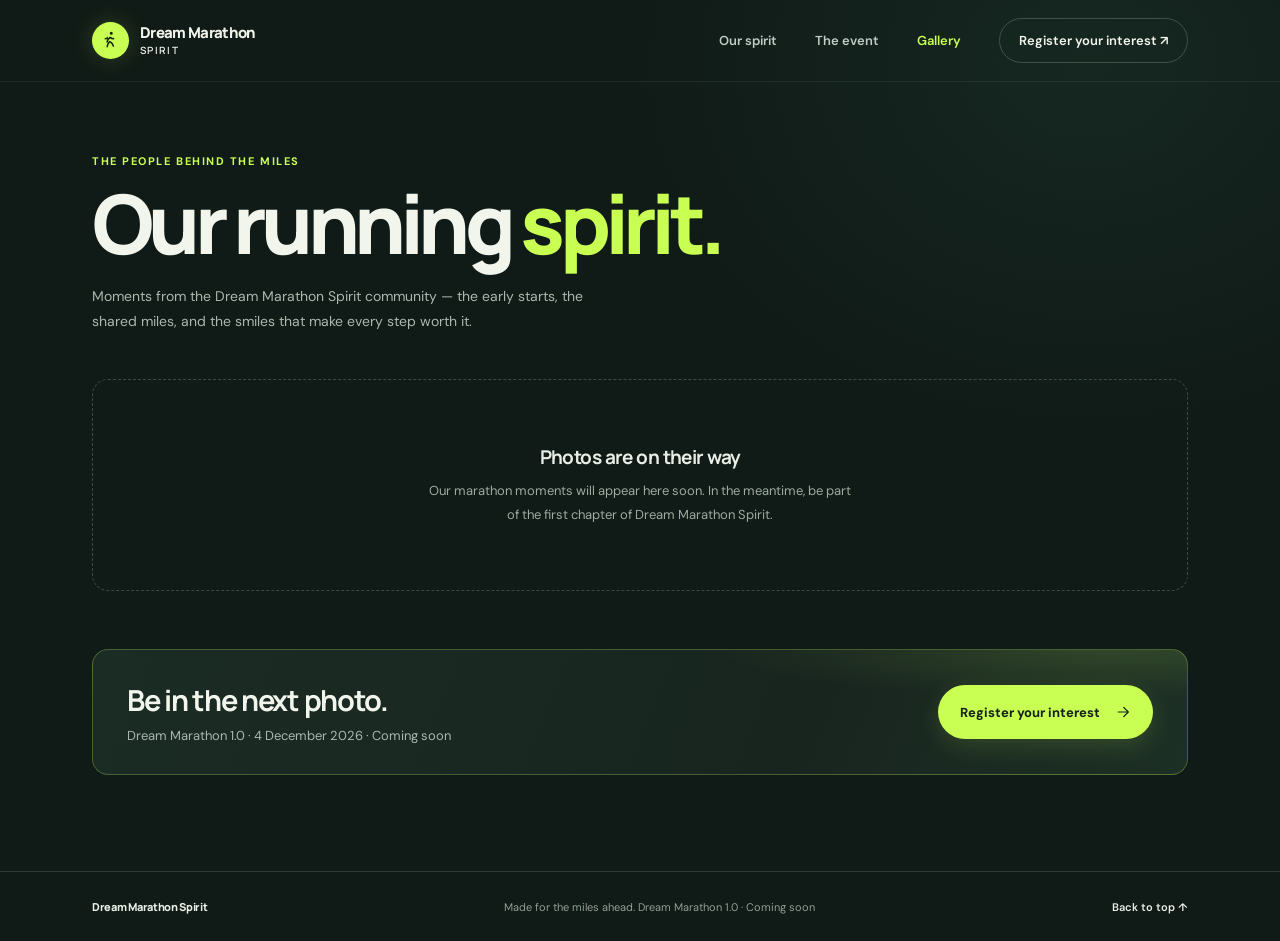
==== gallery.html @ a12da816 "Add gallery page and marathon countdown" ====
<!doctype html>
<html lang="en">
<head>
  <meta charset="utf-8">
  <meta name="viewport" content="width=device-width, initial-scale=1">
  <meta name="theme-color" content="#101a17">
  <meta name="description" content="Photos and moments from the Dream Marathon Spirit community. Dream Marathon 1.0 is coming on 4 December 2026.">
  <title>Gallery — Dream Marathon Spirit</title>
  <link rel="preconnect" href="https://fonts.googleapis.com">
  <link rel="preconnect" href="https://fonts.gstatic.com" crossorigin>
  <link href="https://fonts.googleapis.com/css2?family=DM+Sans:wght@400;500;600;700&family=Manrope:wght@400;500;600;700;800&display=swap" rel="stylesheet">
  <link rel="stylesheet" href="gallery.css">
</head>
<body>
  <div class="page-shell">
    <header class="site-header" id="top">
      <a class="brand" href="index.html" aria-label="Dream Marathon Spirit home">
        <span class="brand-mark" aria-hidden="true">
          <svg viewBox="0 0 24 24" fill="none"><path d="M13.1 4.2a2.1 2.1 0 1 0 0-4.2 2.1 2.1 0 0 0 0 4.2ZM8.5 9.4l2.8-2.7 3.2 1.7 2.7.3-.2 2-3.4-.4-2.1-1.1-2.1 2.2-1.3 3.7-2-.7 1.4-4.2 1-1.1-1.6 1.1-2.7.3-.2-2 2.4-.3 2.1-1.8Zm4.3 3.9 2.3 2.3 2.2 4.4-1.8.9-2-4-2.3-2.2-1.8 2.8-1.2 4.2-1.9-.6 1.2-4.6 2.8-4.2 2.5 1Z" fill="currentColor" transform="translate(2 2) scale(.83)"/></svg>
        </span>
        <span class="brand-name"><span>Dream Marathon</span><span>Spirit</span></span>
      </a>
      <button class="menu-toggle" type="button" aria-label="Open navigation" aria-expanded="false" aria-controls="main-navigation">
        <svg viewBox="0 0 24 24" fill="none" stroke="currentColor" stroke-width="1.8" stroke-linecap="round"><path d="M4 7h16M4 12h16M4 17h16"/></svg>
      </button>
      <nav class="nav-links" id="main-navigation" aria-label="Main navigation">
        <a href="index.html#spirit">Our spirit</a>
        <a href="index.html#event">The event</a>
        <a class="is-active" href="gallery.html" aria-current="page">Gallery</a>
        <a class="nav-cta" href="https://forms.gle/8o8HJQmVtt72QehG7" target="_blank" rel="noopener noreferrer">Register your interest <span aria-hidden="true">↗</span></a>
      </nav>
    </header>

    <main class="gallery-main">
      <header class="gallery-head">
        <p class="section-kicker">The people behind the miles</p>
        <h1>Our running <em>spirit.</em></h1>
        <p class="gallery-intro">Moments from the Dream Marathon Spirit community — the early starts, the shared miles, and the smiles that make every step worth it.</p>
        <p class="gallery-meta" data-gallery-count hidden></p>
      </header>

      <div class="gallery-grid" data-gallery-grid></div>

      <div class="gallery-empty" data-gallery-empty>
        <strong>Photos are on their way</strong>
        <p>Our marathon moments will appear here soon. In the meantime, be part of the first chapter of Dream Marathon Spirit.</p>
      </div>

      <section class="gallery-cta" aria-labelledby="gallery-cta-title">
        <div>
          <h2 id="gallery-cta-title">Be in the next photo.</h2>
          <p>Dream Marathon 1.0 · 4 December 2026 · Coming soon</p>
        </div>
        <a class="button" href="https://forms.gle/8o8HJQmVtt72QehG7" target="_blank" rel="noopener noreferrer">
          Register your interest
          <svg viewBox="0 0 24 24" fill="none" stroke="currentColor" stroke-width="1.8" stroke-linecap="round" stroke-linejoin="round" aria-hidden="true"><path d="M5 12h14M13 5l7 7-7 7"/></svg>
        </a>
      </section>
    </main>

    <footer class="site-footer">
      <a class="footer-brand" href="index.html">Dream Marathon Spirit</a>
      <p class="footer-note">Made for the miles ahead. Dream Marathon 1.0 · Coming soon</p>
      <a class="back-top" href="#top">Back to top ↑</a>
    </footer>
  </div>
  <script src="gallery/photos.js"></script>
  <script src="script.js"></script>
</body>
</html>
---- gallery.css ----
:root {
  color-scheme: dark;
  --ink: #f1f5ec;
  --muted: #aab8ad;
  --green: #c9ff53;
  --paper: #101a17;
  --line: #2b3933;
  --font-body: "DM Sans", sans-serif;
  --font-display: "Manrope", sans-serif;
}

*, *::before, *::after { box-sizing: border-box; }
html { scroll-behavior: smooth; }
body {
  margin: 0;
  color: var(--ink);
  background:
    radial-gradient(ellipse at 85% 7%, rgba(45, 91, 70, .2), transparent 30rem),
    var(--paper);
  font-family: var(--font-body);
  -webkit-font-smoothing: antialiased;
}
a { color: inherit; }
button { font: inherit; }
img { max-width: 100%; }
[hidden] { display: none !important; }
.page-shell { width: min(1440px, 100%); margin: 0 auto; overflow: hidden; }

/* Header ---------------------------------------------------------------- */
.site-header {
  height: 82px;
  padding: 0 7.2%;
  display: flex;
  align-items: center;
  justify-content: space-between;
  position: relative;
  z-index: 5;
  border-bottom: 1px solid rgba(219, 239, 220, .08);
}
.brand {
  display: inline-flex;
  align-items: center;
  gap: 11px;
  font-family: var(--font-display);
  font-size: 15px;
  font-weight: 800;
  letter-spacing: -.045em;
  text-decoration: none;
}
.brand-mark {
  width: 37px;
  height: 37px;
  display: grid;
  place-items: center;
  color: #132018;
  background: var(--green);
  border-radius: 50%;
  box-shadow: 0 0 24px rgba(201, 255, 83, .18);
}
.brand-mark svg { width: 21px; height: 21px; }
.brand-name { display: flex; flex-direction: column; line-height: 1.1; }
.brand-name span + span {
  margin-top: 4px;
  font-size: 10px;
  font-weight: 600;
  letter-spacing: .13em;
  text-transform: uppercase;
}
.nav-links { display: flex; align-items: center; gap: 38px; }
.nav-links a {
  color: #c1cdc4;
  font-size: 13px;
  font-weight: 600;
  text-decoration: none;
  transition: color .2s ease;
}
.nav-links a:hover { color: var(--green); }
.nav-links .is-active { color: var(--green); }
.nav-links .nav-cta {
  padding: 13px 19px;
  border: 1px solid #405149;
  border-radius: 999px;
  color: var(--ink);
}
.nav-links .nav-cta:hover { border-color: var(--green); }
.menu-toggle {
  display: none;
  width: 42px;
  height: 42px;
  padding: 0;
  border: 1px solid #405149;
  border-radius: 50%;
  background: transparent;
  color: var(--ink);
  cursor: pointer;
}
.menu-toggle svg { width: 20px; height: 20px; }

/* Gallery intro --------------------------------------------------------- */
.gallery-main { padding: 72px 7.2% 96px; }
.section-kicker {
  margin: 0 0 16px;
  color: var(--green);
  font-size: 11px;
  font-weight: 700;
  letter-spacing: .14em;
  text-transform: uppercase;
}
.gallery-head { max-width: 760px; margin-bottom: 44px; }
.gallery-head h1 {
  margin: 0 0 20px;
  font-family: var(--font-display);
  font-size: clamp(46px, 6.6vw, 82px);
  font-weight: 800;
  line-height: .97;
  letter-spacing: -.07em;
}
.gallery-head h1 em { color: var(--green); font-style: normal; }
.gallery-intro {
  max-width: 530px;
  margin: 0;
  color: var(--muted);
  font-size: 14px;
  line-height: 1.85;
}
.gallery-meta {
  margin: 20px 0 0;
  color: var(--green);
  font-size: 10px;
  font-weight: 700;
  letter-spacing: .16em;
  text-transform: uppercase;
}

/* Photo grid ------------------------------------------------------------ */
.gallery-grid {
  columns: 3 260px;
  column-gap: 22px;
}
.gallery-card {
  margin: 0 0 22px;
  break-inside: avoid;
  page-break-inside: avoid;
}
.gallery-media {
  display: grid;
  place-items: center;
  padding: 9px;
  overflow: hidden;
  border: 1px solid rgba(220, 239, 220, .15);
  border-radius: 13px;
  background: #edf0ed;
}
.gallery-media img {
  display: block;
  width: 100%;
  height: auto;
  object-fit: contain;
  border-radius: 6px;
  transition: transform .35s ease;
}
.gallery-card:hover .gallery-media img { transform: scale(1.015); }
.gallery-card figcaption {
  padding: 13px 2px 0;
  display: flex;
  align-items: baseline;
  gap: 11px;
  color: #dfe8dd;
  font-family: var(--font-display);
  font-size: 13px;
  font-weight: 700;
  line-height: 1.5;
}
.gallery-card figcaption span:first-child {
  flex: none;
  color: var(--green);
  font-size: 10px;
  letter-spacing: .08em;
}

/* Empty state ----------------------------------------------------------- */
.gallery-empty {
  padding: 64px 28px;
  border: 1px dashed #3a4b40;
  border-radius: 16px;
  text-align: center;
}
.gallery-empty strong {
  display: block;
  margin-bottom: 9px;
  color: #e8eee5;
  font-family: var(--font-display);
  font-size: 19px;
  letter-spacing: -.03em;
}
.gallery-empty p {
  max-width: 430px;
  margin: 0 auto;
  color: #9dac9f;
  font-size: 13px;
  line-height: 1.8;
}

/* Register call to action ---------------------------------------------- */
.gallery-cta {
  margin-top: 58px;
  padding: 30px 34px;
  display: flex;
  flex-wrap: wrap;
  align-items: center;
  justify-content: space-between;
  gap: 24px;
  border: 1px solid rgba(201, 255, 83, .25);
  border-radius: 16px;
  background:
    radial-gradient(ellipse at 92% 0%, rgba(201, 255, 83, .12), transparent 24rem),
    linear-gradient(112deg, #1b2c25, #18251f 65%, #1d3025);
}
.gallery-cta h2 {
  margin: 0 0 7px;
  font-family: var(--font-display);
  font-size: clamp(20px, 2.6vw, 29px);
  letter-spacing: -.045em;
}
.gallery-cta p { margin: 0; color: #aab8ad; font-size: 13px; }

.button {
  min-height: 54px;
  padding: 0 22px;
  display: inline-flex;
  align-items: center;
  justify-content: center;
  gap: 15px;
  border-radius: 999px;
  background: var(--green);
  color: #142018;
  font-size: 13px;
  font-weight: 700;
  text-decoration: none;
  box-shadow: 0 7px 24px rgba(201, 255, 83, .14);
  transition: transform .2s ease, background .2s ease;
}
.button:hover { background: #d8ff83; transform: translateY(-2px); }
.button svg { width: 16px; height: 16px; }

/* Footer ---------------------------------------------------------------- */
.site-footer {
  padding: 27px 7.2%;
  display: flex;
  align-items: center;
  justify-content: space-between;
  gap: 20px;
  color: #91a095;
  font-size: 11px;
  border-top: 1px solid #2b3933;
}
.footer-brand {
  color: #e7eee5;
  font-family: var(--font-display);
  font-weight: 800;
  letter-spacing: -.03em;
  text-decoration: none;
}
.footer-note { margin: 0; }
.back-top { color: #e7eee5; font-weight: 600; text-decoration: none; }
.back-top:hover { color: var(--green); }

a:focus-visible, button:focus-visible {
  outline: 2px solid var(--green);
  outline-offset: 4px;
}

@media (max-width: 900px) {
  .site-header { padding: 0 5%; }
  .nav-links { gap: 24px; }
  .gallery-main { padding: 58px 5% 78px; }
  .gallery-cta { padding: 26px; }
  .site-footer { padding-left: 5%; padding-right: 5%; }
}

@media (max-width: 680px) {
  .site-header { height: 72px; padding: 0 6%; }
  .menu-toggle { display: grid; place-items: center; }
  .nav-links {
    display: none;
    position: absolute;
    top: 62px;
    left: 5%;
    right: 5%;
    padding: 12px;
    align-items: stretch;
    gap: 0;
    border: 1px solid #35453b;
    border-radius: 18px;
    background: #15211c;
    box-shadow: 0 18px 45px rgba(0, 0, 0, .4);
  }
  .nav-links.is-open { display: flex; flex-direction: column; }
  .nav-links a { padding: 14px 13px; color: #d3ded4; }
  .nav-links .nav-cta {
    margin-top: 5px;
    border-radius: 12px;
    color: var(--green);
    text-align: center;
  }
  .gallery-main { padding: 46px 6% 66px; }
  .gallery-head { margin-bottom: 30px; }
  .gallery-head h1 { font-size: clamp(42px, 13vw, 62px); }
  .gallery-intro { font-size: 13px; }
  .gallery-grid { columns: 2 150px; column-gap: 14px; }
  .gallery-card { margin-bottom: 14px; }
  .gallery-media { padding: 7px; border-radius: 11px; }
  .gallery-card figcaption { padding-top: 10px; gap: 8px; font-size: 12px; }
  .gallery-empty { padding: 46px 20px; }
  .gallery-cta { margin-top: 42px; padding: 24px 20px; }
  .gallery-cta .button { width: 100%; }
  .site-footer { padding: 23px 6%; flex-wrap: wrap; font-size: 10px; }
  .footer-note { order: 3; width: 100%; }
}

@media (max-width: 380px) {
  .brand { gap: 8px; font-size: 14px; }
  .gallery-grid { columns: 1; }
}

@media (prefers-reduced-motion: reduce) {
  *, *::before, *::after {
    scroll-behavior: auto !important;
    animation-duration: .01ms !important;
    animation-iteration-count: 1 !important;
    transition-duration: .01ms !important;
  }
}
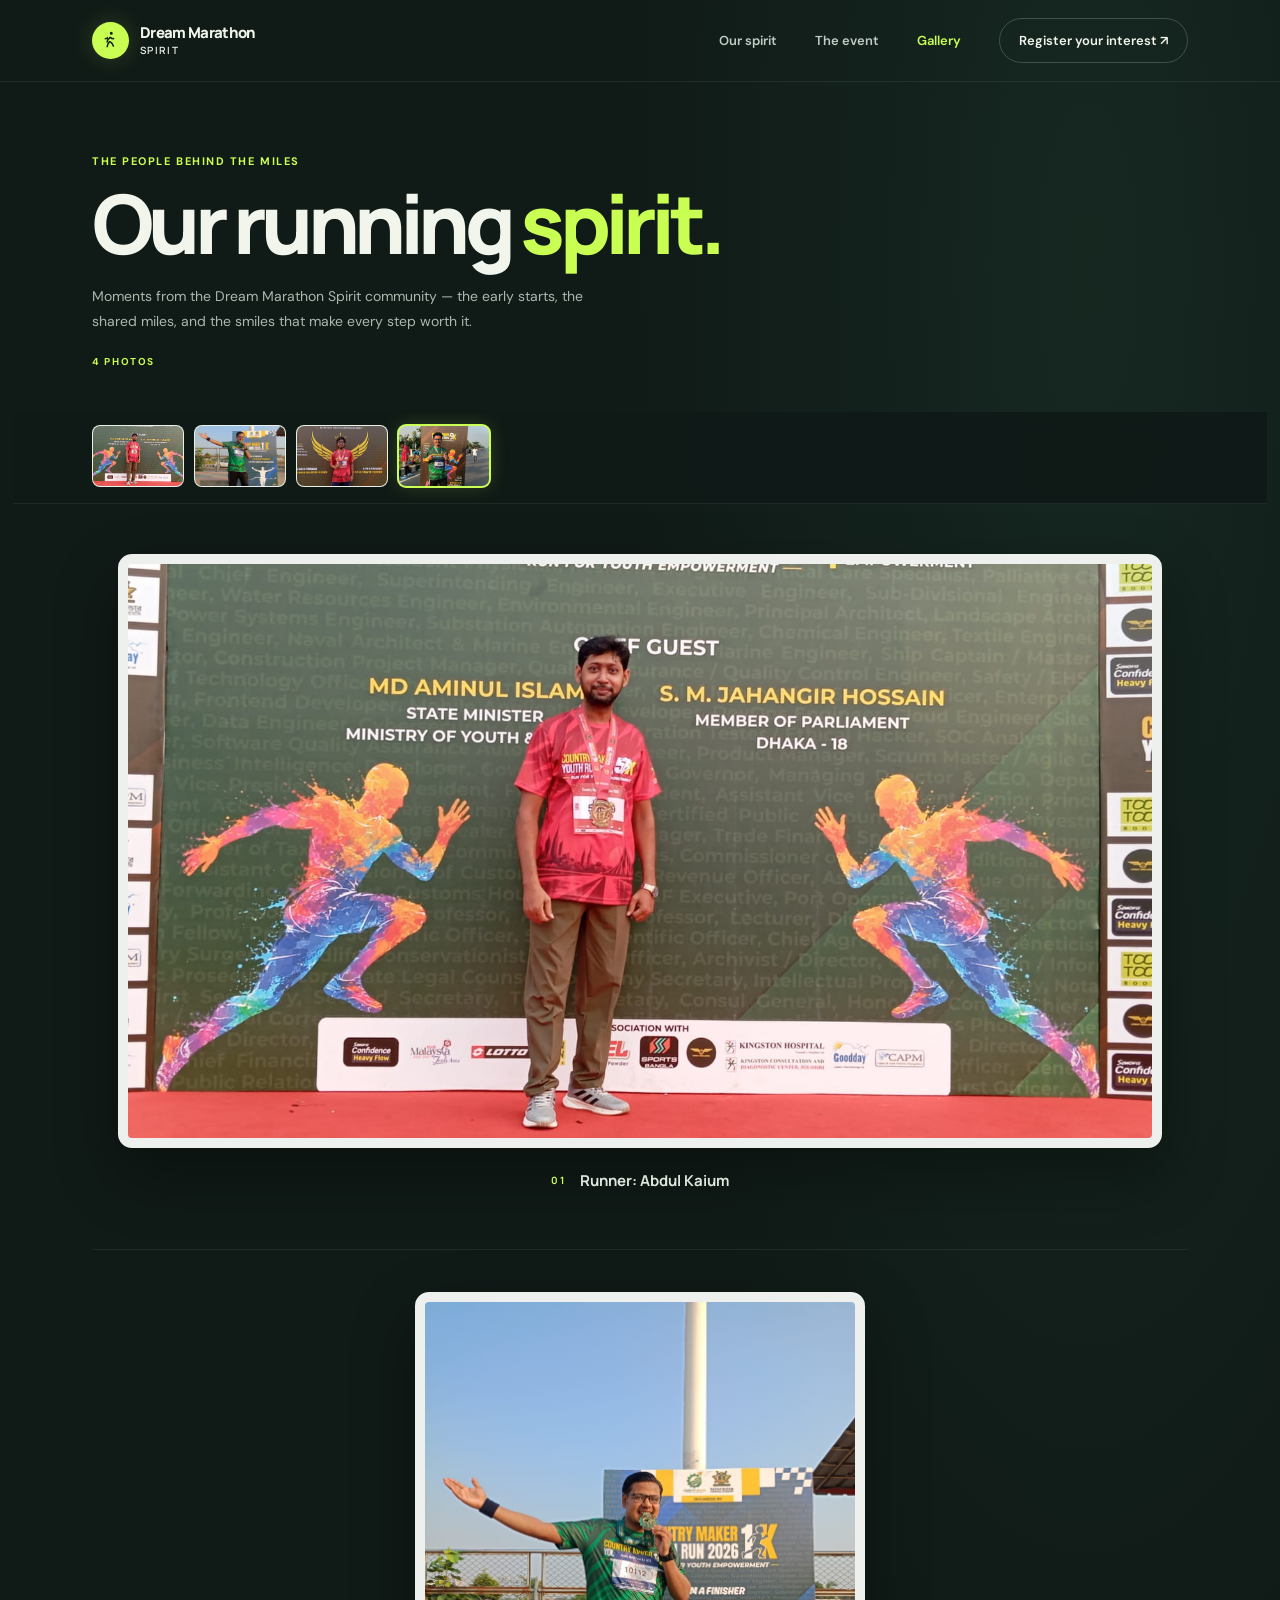
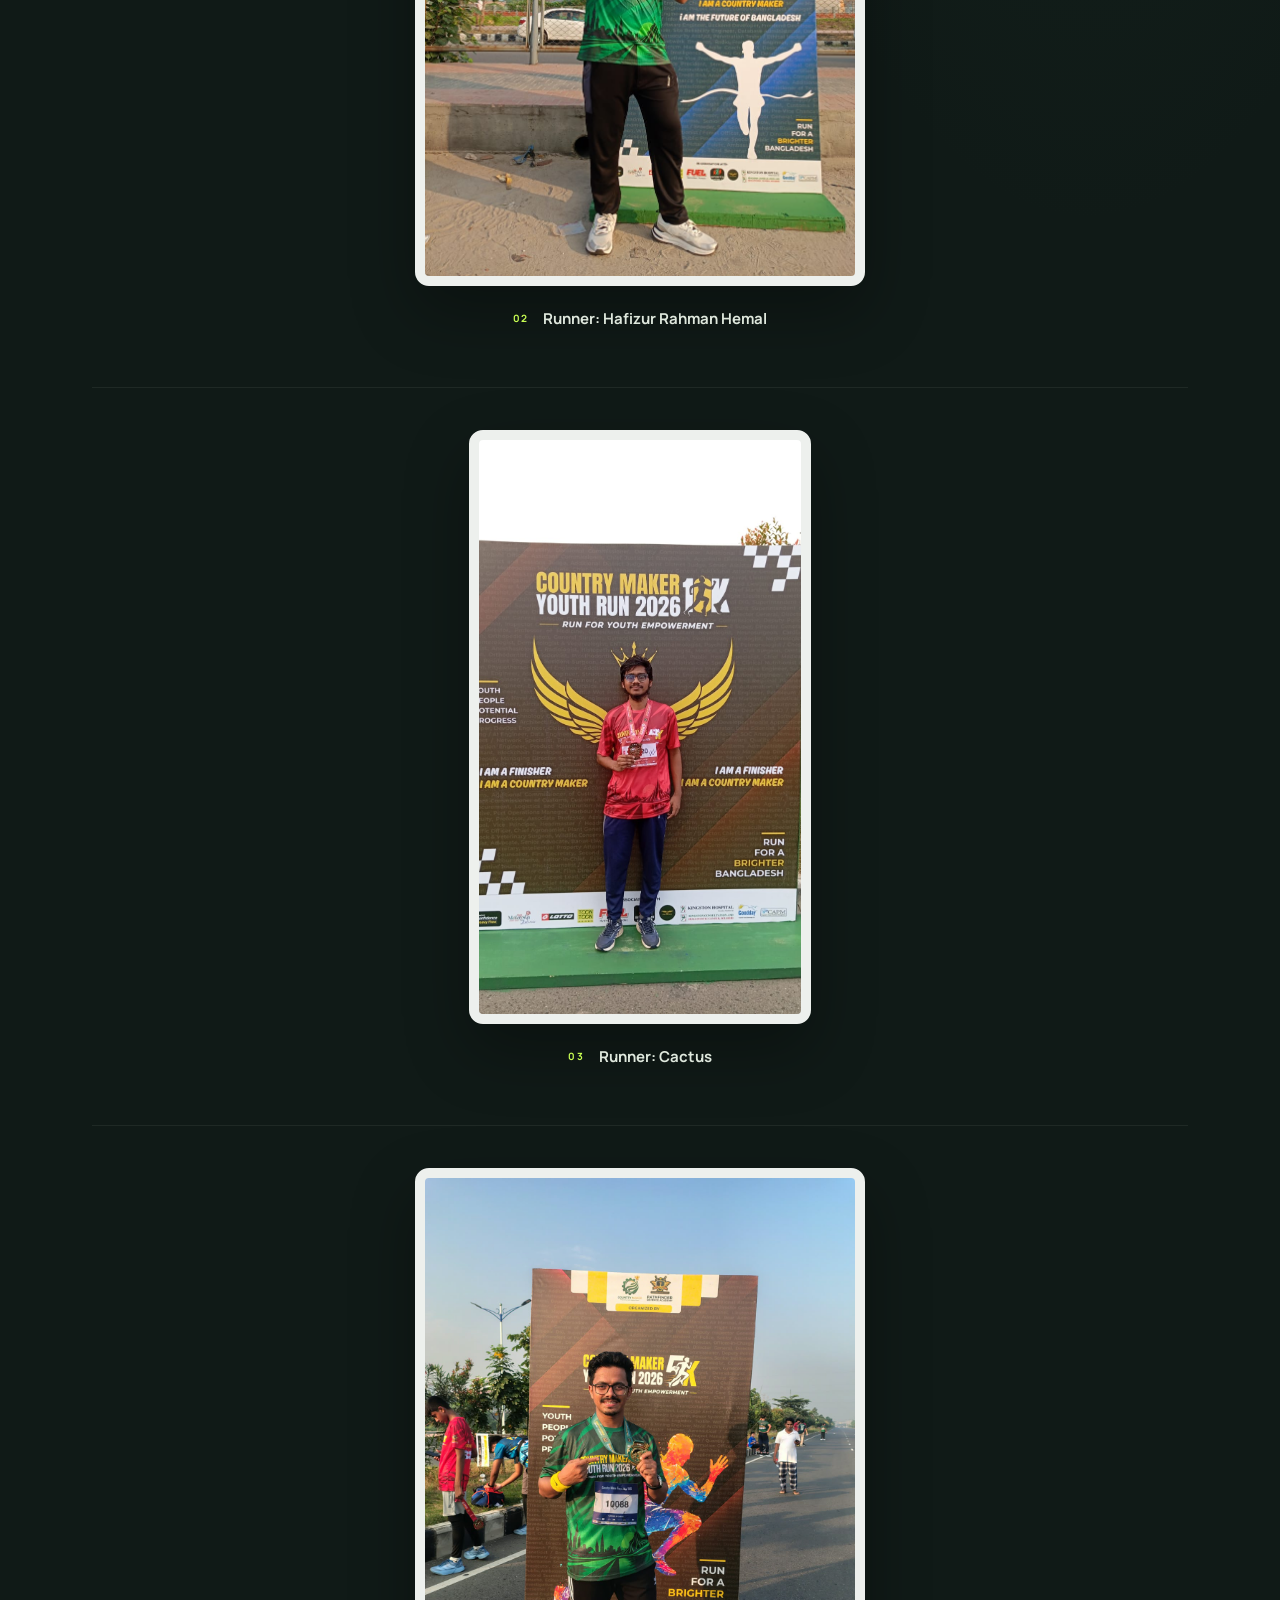
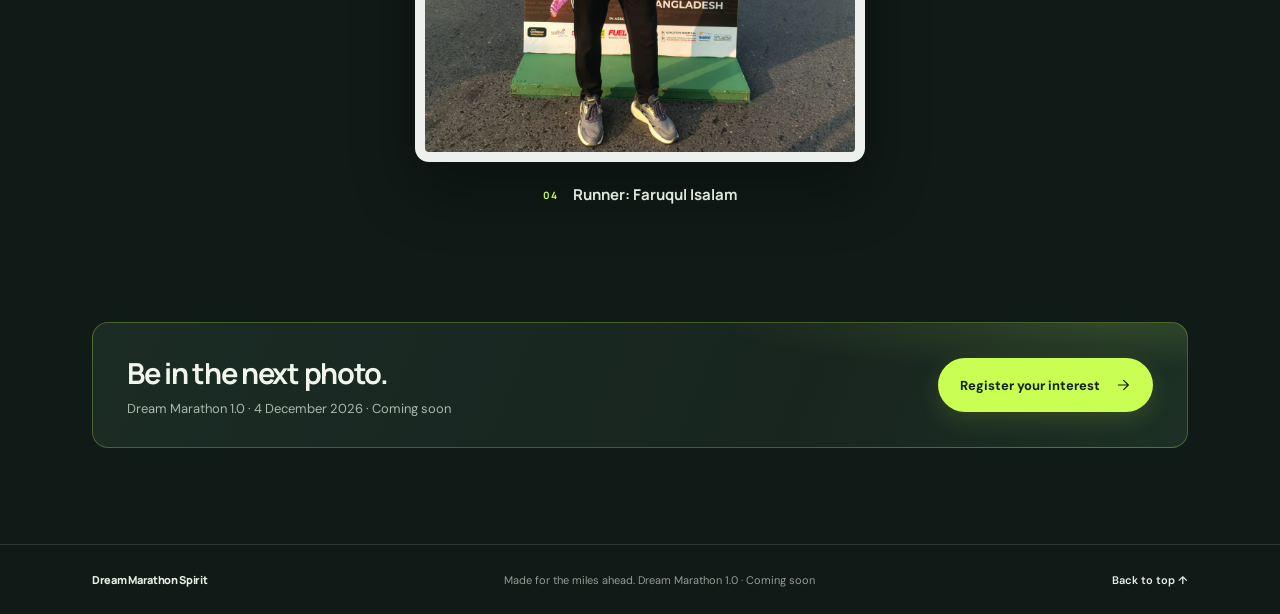
==== commit 7d96ad96: "Rework gallery into thumbnail strip with one photo per view" ====
--- a/gallery.html
+++ b/gallery.html
@@ -39,7 +39,9 @@
         <p class="gallery-meta" data-gallery-count hidden></p>
       </header>
 
-      <div class="gallery-grid" data-gallery-grid></div>
+      <div class="gallery-strip" data-gallery-strip aria-label="Photo previews" role="group" hidden></div>
+
+      <div class="gallery-viewer" data-gallery-viewer hidden></div>
 
       <div class="gallery-empty" data-gallery-empty>
         <strong>Photos are on their way</strong>
--- a/gallery.css
+++ b/gallery.css
@@ -24,7 +24,7 @@
 button { font: inherit; }
 img { max-width: 100%; }
 [hidden] { display: none !important; }
-.page-shell { width: min(1440px, 100%); margin: 0 auto; overflow: hidden; }
+.page-shell { width: min(1440px, 100%); margin: 0 auto; overflow: clip; }
 
 /* Header ---------------------------------------------------------------- */
 .site-header {
@@ -132,50 +132,103 @@
   text-transform: uppercase;
 }
 
-/* Photo grid ------------------------------------------------------------ */
-.gallery-grid {
-  columns: 3 260px;
-  column-gap: 22px;
-}
-.gallery-card {
-  margin: 0 0 22px;
-  break-inside: avoid;
-  page-break-inside: avoid;
-}
-.gallery-media {
-  display: grid;
-  place-items: center;
-  padding: 9px;
+/* Thumbnail strip ------------------------------------------------------- */
+.gallery-strip {
+  position: sticky;
+  top: 0;
+  z-index: 6;
+  margin: 0 -7.2% 8px;
+  padding: 14px 7.2% 15px;
+  display: flex;
+  gap: 10px;
+  overflow-x: auto;
+  overscroll-behavior-x: contain;
+  background: rgba(16, 26, 23, .92);
+  border-bottom: 1px solid rgba(219, 239, 220, .08);
+  backdrop-filter: blur(14px);
+  scrollbar-width: none;
+}
+.gallery-strip::-webkit-scrollbar { display: none; }
+
+.gallery-thumb {
+  flex: none;
+  width: 92px;
+  height: 62px;
+  padding: 0;
   overflow: hidden;
-  border: 1px solid rgba(220, 239, 220, .15);
-  border-radius: 13px;
+  border: 1px solid rgba(220, 239, 220, .18);
+  border-radius: 8px;
   background: #edf0ed;
-}
-.gallery-media img {
+  cursor: pointer;
+  opacity: .5;
+  transition: opacity .2s ease, border-color .2s ease, transform .2s ease;
+}
+.gallery-thumb img {
   display: block;
   width: 100%;
+  height: 100%;
+  object-fit: cover;
+}
+.gallery-thumb:hover { opacity: .85; }
+.gallery-thumb.is-active {
+  opacity: 1;
+  border-color: var(--green);
+  box-shadow: 0 0 0 1px var(--green), 0 0 20px rgba(201, 255, 83, .18);
+  transform: translateY(-1px);
+}
+
+/* One photo at a time --------------------------------------------------- */
+.gallery-viewer { display: flex; flex-direction: column; }
+.gallery-shot {
+  min-height: min(82vh, 880px);
+  margin: 0;
+  padding: 24px 0 40px;
+  display: flex;
+  flex-direction: column;
+  align-items: center;
+  justify-content: center;
+  gap: 22px;
+  scroll-margin-top: 104px;
+  border-bottom: 1px solid rgba(219, 239, 220, .07);
+}
+.gallery-shot:last-child { border-bottom: 0; }
+.gallery-shot-frame {
+  width: 100%;
+  display: flex;
+  align-items: center;
+  justify-content: center;
+}
+.gallery-shot img {
+  display: block;
+  width: auto;
   height: auto;
+  max-width: 100%;
+  max-height: min(66vh, 720px);
   object-fit: contain;
-  border-radius: 6px;
-  transition: transform .35s ease;
-}
-.gallery-card:hover .gallery-media img { transform: scale(1.015); }
-.gallery-card figcaption {
-  padding: 13px 2px 0;
-  display: flex;
-  align-items: baseline;
-  gap: 11px;
+  border: 10px solid #edf0ed;
+  border-radius: 14px;
+  background: #edf0ed;
+  box-shadow: 0 26px 65px rgba(0, 0, 0, .32);
+}
+.gallery-shot-caption {
+  max-width: 760px;
+  margin: 0;
+  display: flex;
+  align-items: center;
+  justify-content: center;
+  gap: 14px;
   color: #dfe8dd;
   font-family: var(--font-display);
-  font-size: 13px;
+  font-size: 15px;
   font-weight: 700;
   line-height: 1.5;
-}
-.gallery-card figcaption span:first-child {
+  text-align: center;
+}
+.gallery-shot-number {
   flex: none;
   color: var(--green);
   font-size: 10px;
-  letter-spacing: .08em;
+  letter-spacing: .16em;
 }
 
 /* Empty state ----------------------------------------------------------- */
@@ -274,6 +327,7 @@
   .site-header { padding: 0 5%; }
   .nav-links { gap: 24px; }
   .gallery-main { padding: 58px 5% 78px; }
+  .gallery-strip { margin-right: -5%; margin-left: -5%; padding-right: 5%; padding-left: 5%; }
   .gallery-cta { padding: 26px; }
   .site-footer { padding-left: 5%; padding-right: 5%; }
 }
@@ -307,10 +361,11 @@
   .gallery-head { margin-bottom: 30px; }
   .gallery-head h1 { font-size: clamp(42px, 13vw, 62px); }
   .gallery-intro { font-size: 13px; }
-  .gallery-grid { columns: 2 150px; column-gap: 14px; }
-  .gallery-card { margin-bottom: 14px; }
-  .gallery-media { padding: 7px; border-radius: 11px; }
-  .gallery-card figcaption { padding-top: 10px; gap: 8px; font-size: 12px; }
+  .gallery-strip { margin-right: -6%; margin-left: -6%; padding: 10px 6% 11px; gap: 8px; }
+  .gallery-thumb { width: 76px; height: 52px; border-radius: 7px; }
+  .gallery-shot { min-height: auto; padding: 14px 0 30px; gap: 15px; scroll-margin-top: 82px; }
+  .gallery-shot img { max-height: 62vh; border-width: 7px; border-radius: 11px; }
+  .gallery-shot-caption { font-size: 13px; gap: 10px; }
   .gallery-empty { padding: 46px 20px; }
   .gallery-cta { margin-top: 42px; padding: 24px 20px; }
   .gallery-cta .button { width: 100%; }
@@ -320,7 +375,6 @@
 
 @media (max-width: 380px) {
   .brand { gap: 8px; font-size: 14px; }
-  .gallery-grid { columns: 1; }
 }
 
 @media (prefers-reduced-motion: reduce) {
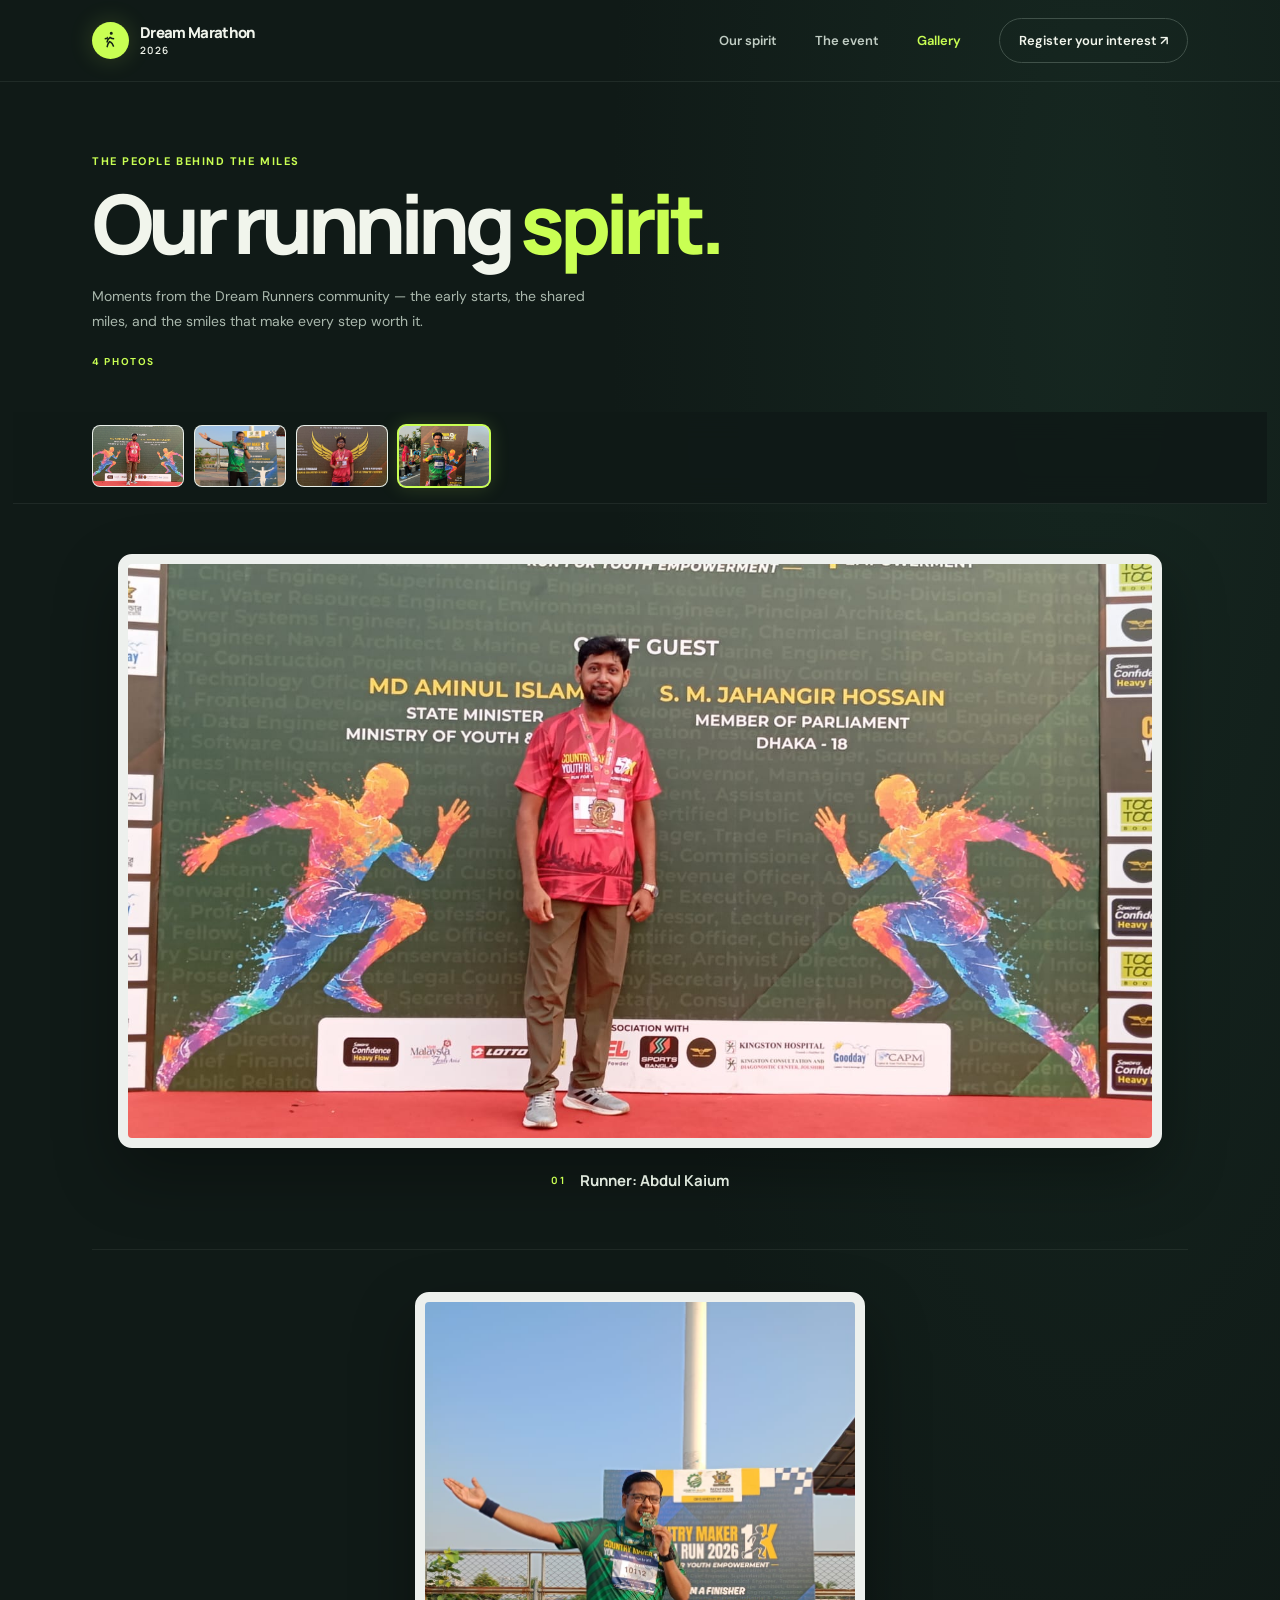
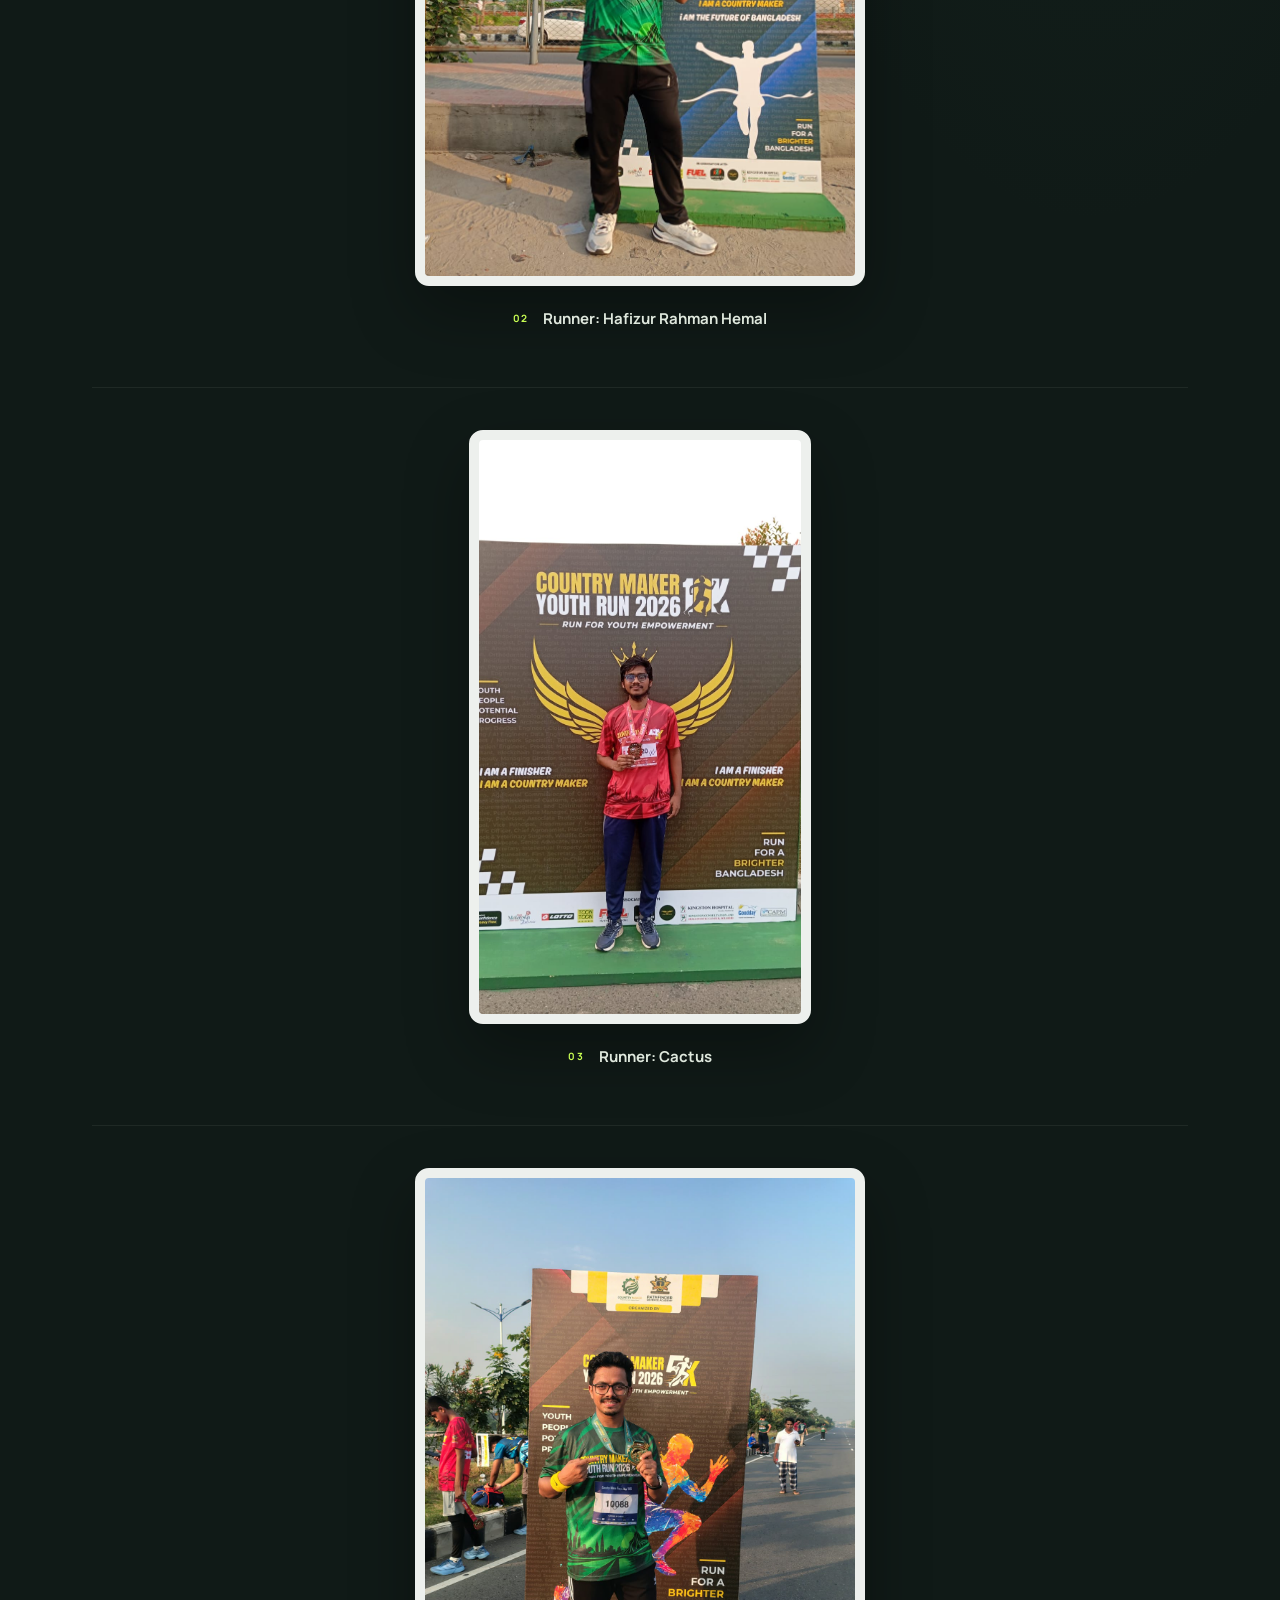
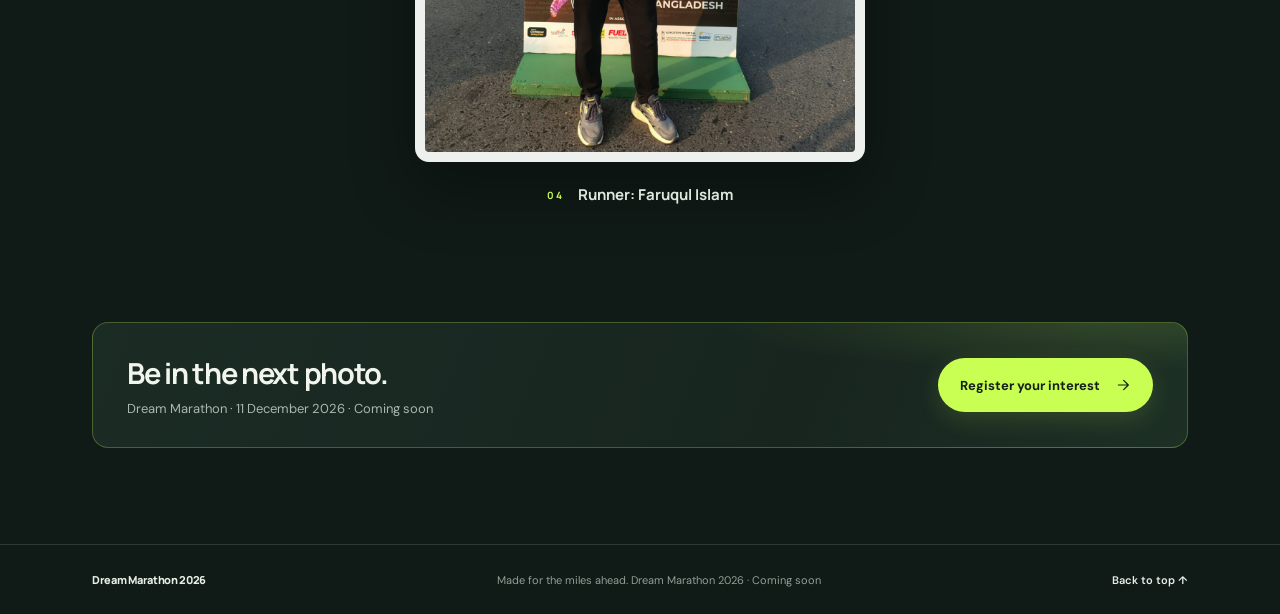
==== commit 30e7980a: "Update gallery.html" ====
--- a/gallery.html
+++ b/gallery.html
@@ -4,8 +4,8 @@
   <meta charset="utf-8">
   <meta name="viewport" content="width=device-width, initial-scale=1">
   <meta name="theme-color" content="#101a17">
-  <meta name="description" content="Photos and moments from the Dream Marathon Spirit community. Dream Marathon 1.0 is coming on 4 December 2026.">
-  <title>Gallery — Dream Marathon Spirit</title>
+  <meta name="description" content="Photos and moments from the Dream Runners community. Dream Marathon 2026 is coming on 11 December 2026.">
+  <title>Gallery — Dream Marathon 2026</title>
   <link rel="preconnect" href="https://fonts.googleapis.com">
   <link rel="preconnect" href="https://fonts.gstatic.com" crossorigin>
   <link href="https://fonts.googleapis.com/css2?family=DM+Sans:wght@400;500;600;700&family=Manrope:wght@400;500;600;700;800&display=swap" rel="stylesheet">
@@ -18,7 +18,7 @@
         <span class="brand-mark" aria-hidden="true">
           <svg viewBox="0 0 24 24" fill="none"><path d="M13.1 4.2a2.1 2.1 0 1 0 0-4.2 2.1 2.1 0 0 0 0 4.2ZM8.5 9.4l2.8-2.7 3.2 1.7 2.7.3-.2 2-3.4-.4-2.1-1.1-2.1 2.2-1.3 3.7-2-.7 1.4-4.2 1-1.1-1.6 1.1-2.7.3-.2-2 2.4-.3 2.1-1.8Zm4.3 3.9 2.3 2.3 2.2 4.4-1.8.9-2-4-2.3-2.2-1.8 2.8-1.2 4.2-1.9-.6 1.2-4.6 2.8-4.2 2.5 1Z" fill="currentColor" transform="translate(2 2) scale(.83)"/></svg>
         </span>
-        <span class="brand-name"><span>Dream Marathon</span><span>Spirit</span></span>
+        <span class="brand-name"><span>Dream Marathon</span><span>2026</span></span>
       </a>
       <button class="menu-toggle" type="button" aria-label="Open navigation" aria-expanded="false" aria-controls="main-navigation">
         <svg viewBox="0 0 24 24" fill="none" stroke="currentColor" stroke-width="1.8" stroke-linecap="round"><path d="M4 7h16M4 12h16M4 17h16"/></svg>
@@ -35,7 +35,7 @@
       <header class="gallery-head">
         <p class="section-kicker">The people behind the miles</p>
         <h1>Our running <em>spirit.</em></h1>
-        <p class="gallery-intro">Moments from the Dream Marathon Spirit community — the early starts, the shared miles, and the smiles that make every step worth it.</p>
+        <p class="gallery-intro">Moments from the Dream Runners community — the early starts, the shared miles, and the smiles that make every step worth it.</p>
         <p class="gallery-meta" data-gallery-count hidden></p>
       </header>
 
@@ -45,13 +45,13 @@
 
       <div class="gallery-empty" data-gallery-empty>
         <strong>Photos are on their way</strong>
-        <p>Our marathon moments will appear here soon. In the meantime, be part of the first chapter of Dream Marathon Spirit.</p>
+        <p>Our marathon moments will appear here soon. In the meantime, be part of the first chapter of Dream Marathon 2026!</p>
       </div>
 
       <section class="gallery-cta" aria-labelledby="gallery-cta-title">
         <div>
           <h2 id="gallery-cta-title">Be in the next photo.</h2>
-          <p>Dream Marathon 1.0 · 4 December 2026 · Coming soon</p>
+          <p>Dream Marathon  · 11 December 2026 · Coming soon</p>
         </div>
         <a class="button" href="https://forms.gle/8o8HJQmVtt72QehG7" target="_blank" rel="noopener noreferrer">
           Register your interest
@@ -61,8 +61,8 @@
     </main>
 
     <footer class="site-footer">
-      <a class="footer-brand" href="index.html">Dream Marathon Spirit</a>
-      <p class="footer-note">Made for the miles ahead. Dream Marathon 1.0 · Coming soon</p>
+      <a class="footer-brand" href="index.html">Dream Marathon 2026</a>
+      <p class="footer-note">Made for the miles ahead. Dream Marathon 2026 · Coming soon</p>
       <a class="back-top" href="#top">Back to top ↑</a>
     </footer>
   </div>
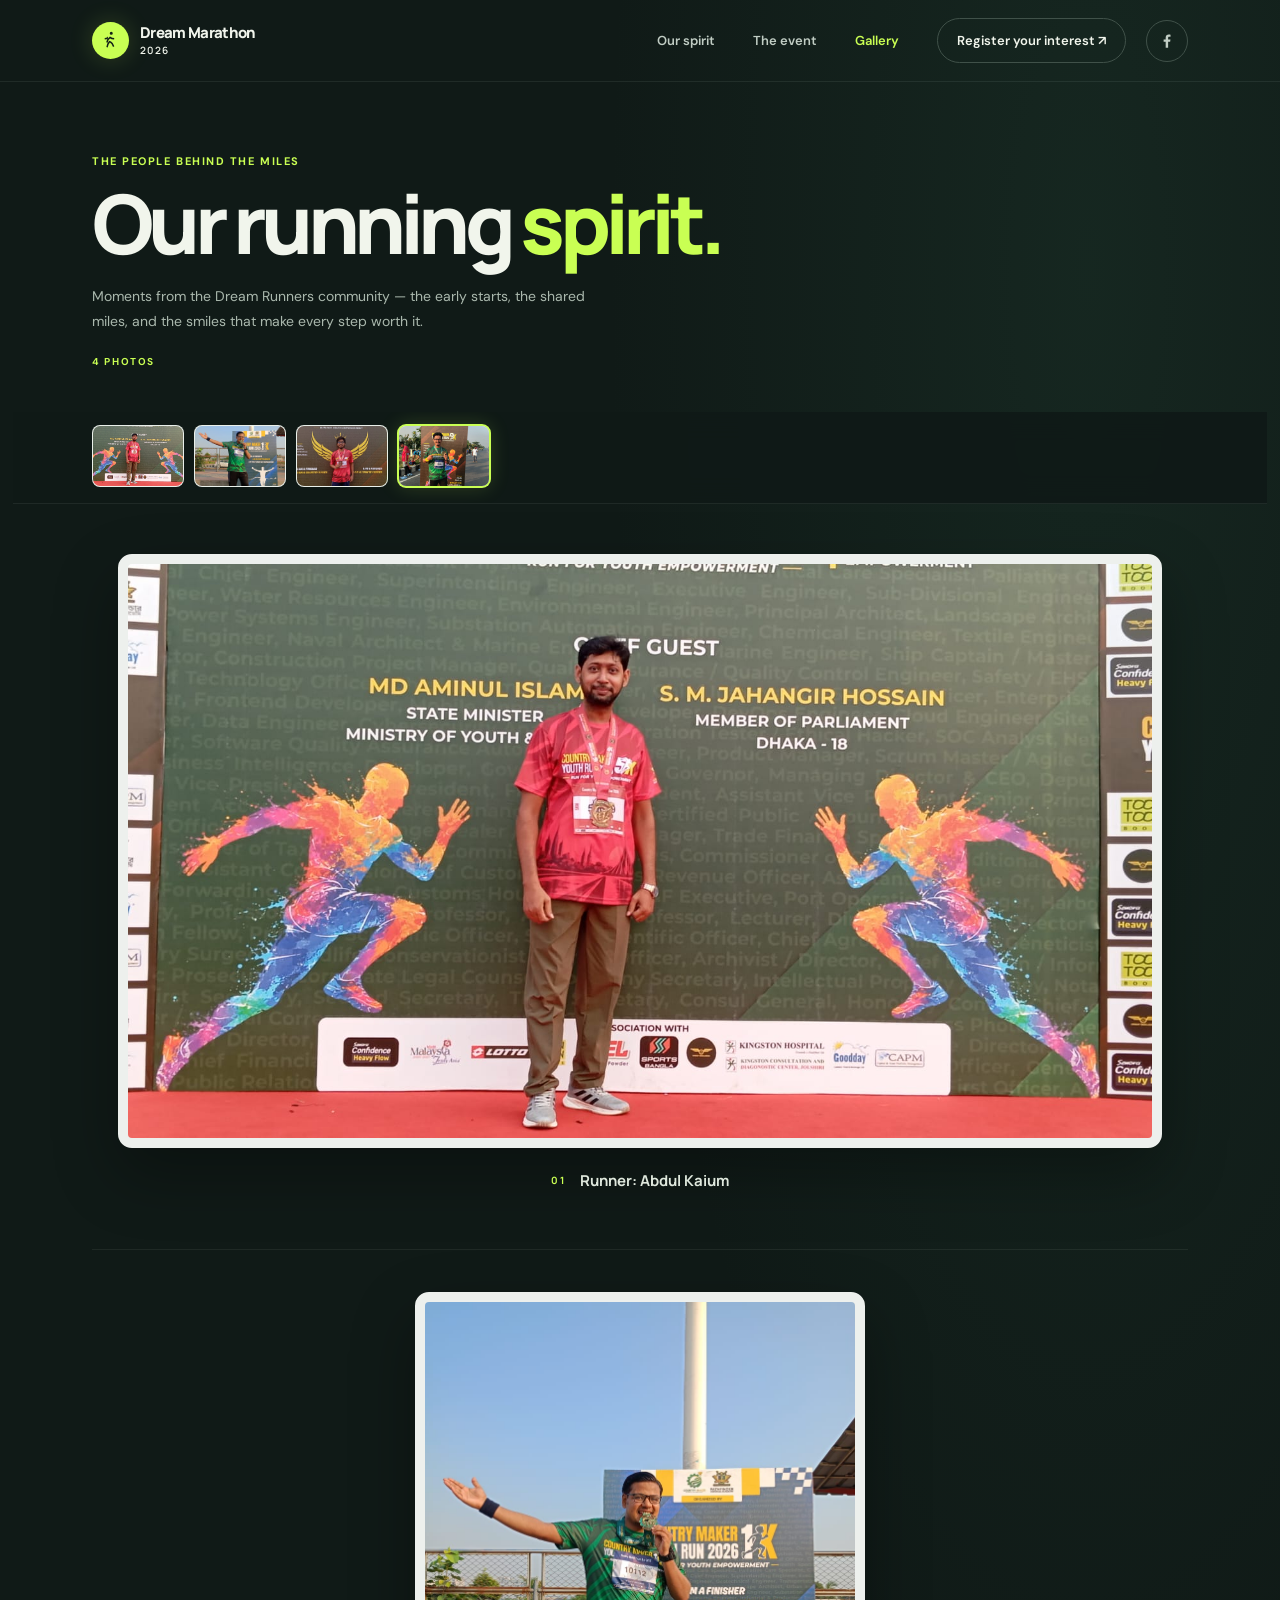
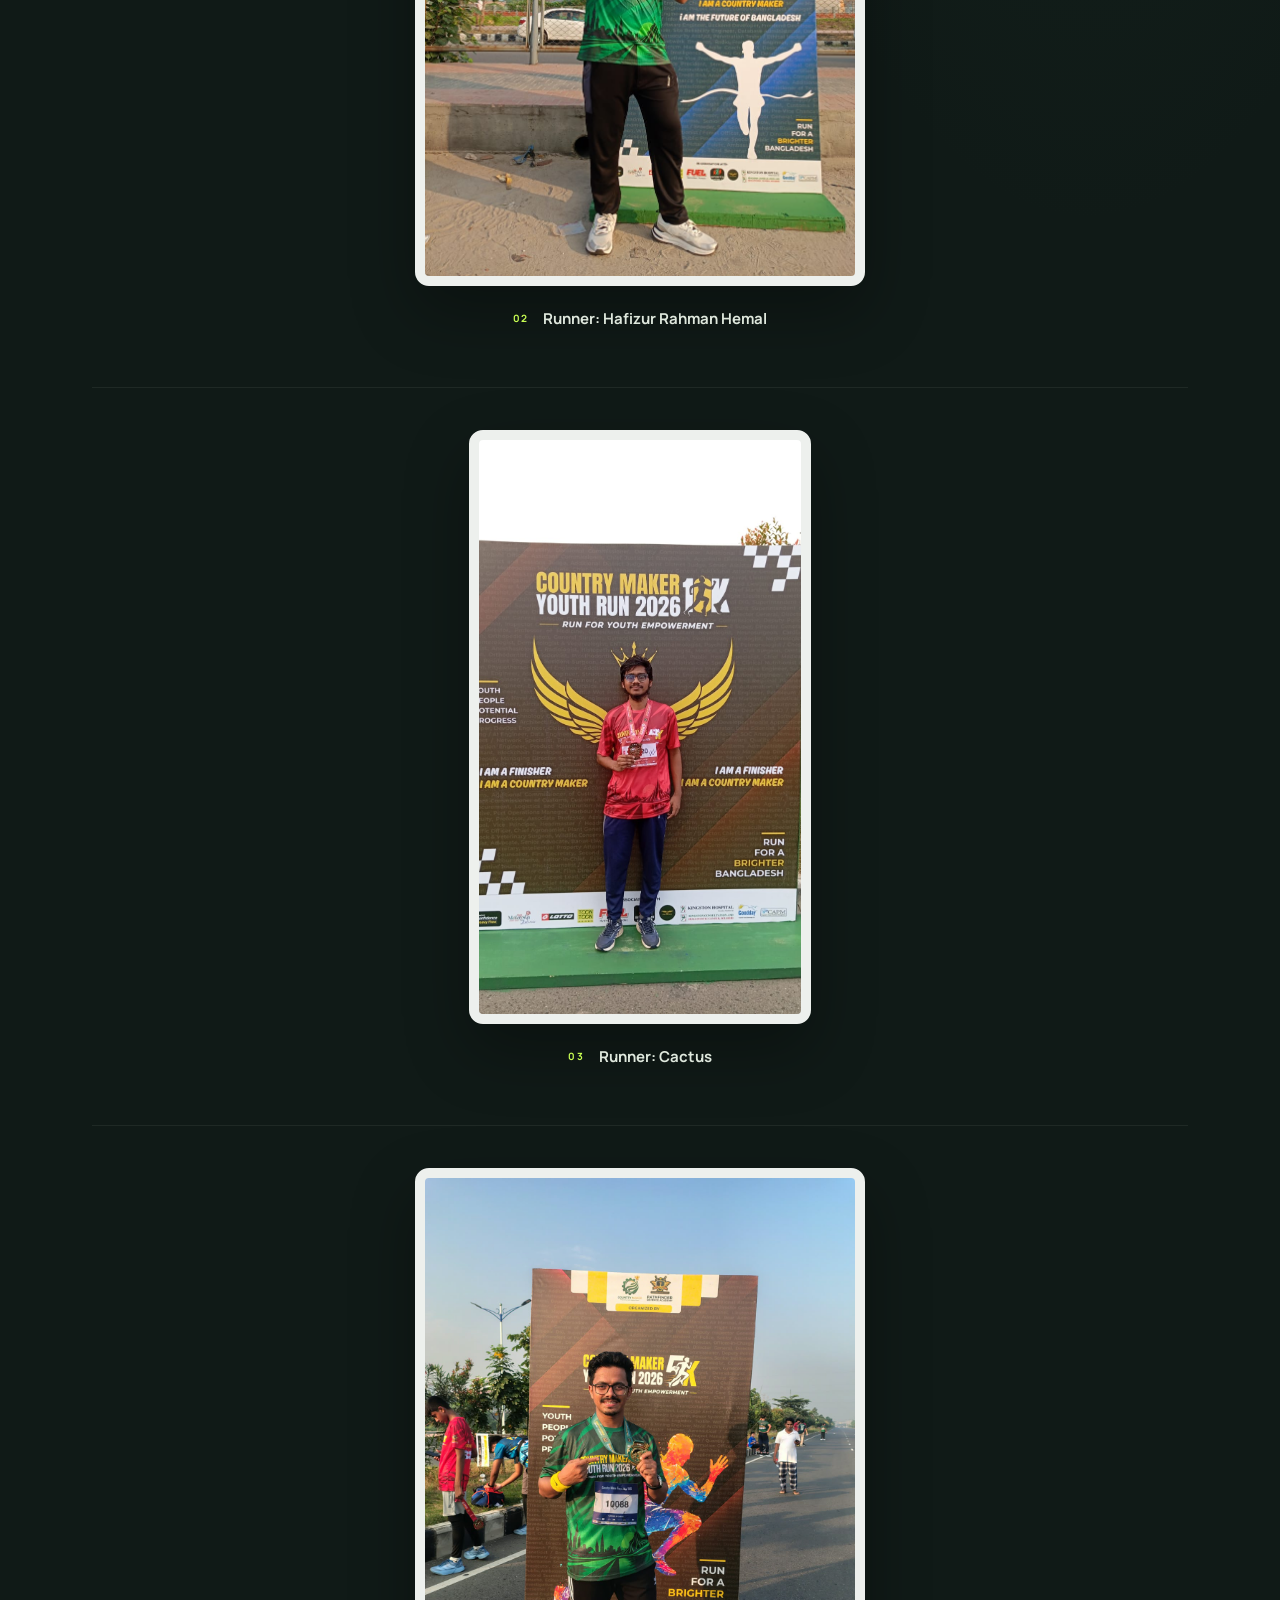
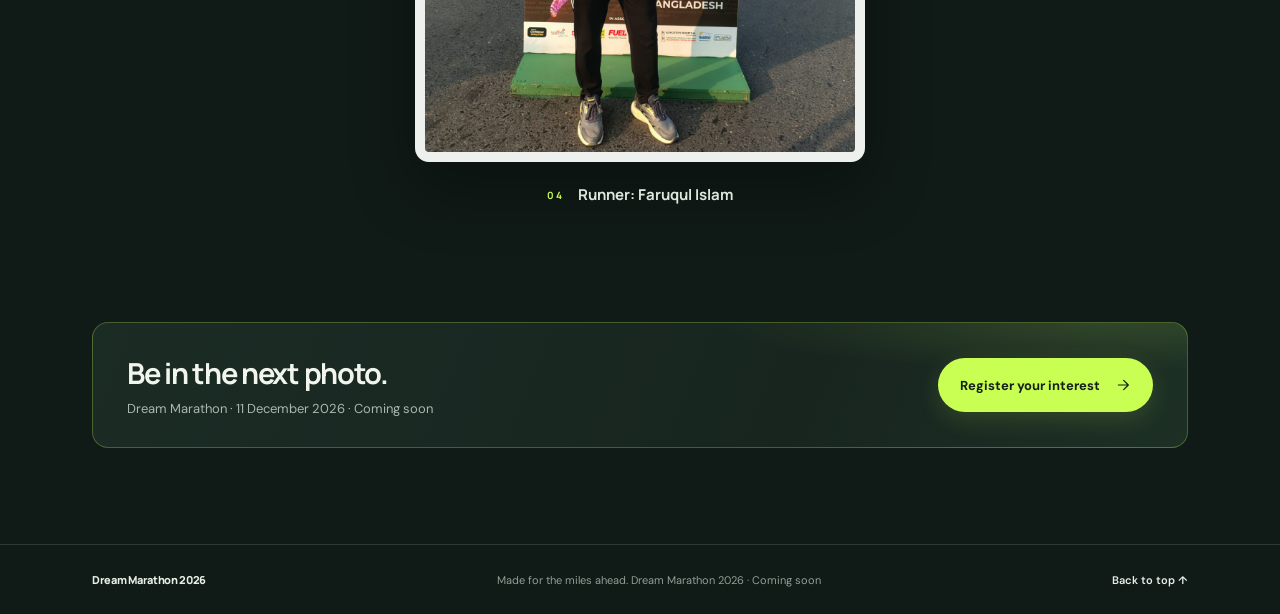
==== commit c759d0c6: "Add Facebook button and registration slot panel" ====
--- a/gallery.html
+++ b/gallery.html
@@ -23,12 +23,17 @@
       <button class="menu-toggle" type="button" aria-label="Open navigation" aria-expanded="false" aria-controls="main-navigation">
         <svg viewBox="0 0 24 24" fill="none" stroke="currentColor" stroke-width="1.8" stroke-linecap="round"><path d="M4 7h16M4 12h16M4 17h16"/></svg>
       </button>
-      <nav class="nav-links" id="main-navigation" aria-label="Main navigation">
-        <a href="index.html#spirit">Our spirit</a>
-        <a href="index.html#event">The event</a>
-        <a class="is-active" href="gallery.html" aria-current="page">Gallery</a>
-        <a class="nav-cta" href="https://forms.gle/8o8HJQmVtt72QehG7" target="_blank" rel="noopener noreferrer">Register your interest <span aria-hidden="true">↗</span></a>
-      </nav>
+      <div class="header-actions">
+        <nav class="nav-links" id="main-navigation" aria-label="Main navigation">
+          <a href="index.html#spirit">Our spirit</a>
+          <a href="index.html#event">The event</a>
+          <a class="is-active" href="gallery.html" aria-current="page">Gallery</a>
+          <a class="nav-cta" href="https://forms.gle/8o8HJQmVtt72QehG7" target="_blank" rel="noopener noreferrer">Register your interest <span aria-hidden="true">↗</span></a>
+        </nav>
+        <a class="social-link" href="https://web.facebook.com/profile.php?id=61596623797076" target="_blank" rel="noopener noreferrer" aria-label="Dream Marathon Spirit on Facebook">
+          <svg viewBox="0 0 24 24" fill="currentColor" aria-hidden="true"><path d="M13.5 21v-8h2.7l.4-3.1h-3.1V7.9c0-.9.25-1.5 1.55-1.5h1.65V3.6c-.29-.04-1.27-.13-2.42-.13-2.4 0-4.04 1.47-4.04 4.16v2.27H7.5V13h2.74v8h3.26Z"/></svg>
+        </a>
+      </div>
     </header>
 
     <main class="gallery-main">
@@ -51,7 +56,7 @@
       <section class="gallery-cta" aria-labelledby="gallery-cta-title">
         <div>
           <h2 id="gallery-cta-title">Be in the next photo.</h2>
-          <p>Dream Marathon  · 11 December 2026 · Coming soon</p>
+          <p>Dream Marathon · 11 December 2026 · Coming soon</p>
         </div>
         <a class="button" href="https://forms.gle/8o8HJQmVtt72QehG7" target="_blank" rel="noopener noreferrer">
           Register your interest
--- a/gallery.css
+++ b/gallery.css
@@ -95,6 +95,29 @@
   cursor: pointer;
 }
 .menu-toggle svg { width: 20px; height: 20px; }
+.header-actions {
+  display: flex;
+  align-items: center;
+  gap: 20px;
+}
+.social-link {
+  flex: none;
+  width: 42px;
+  height: 42px;
+  display: grid;
+  place-items: center;
+  border: 1px solid #405149;
+  border-radius: 50%;
+  color: #c1cdc4;
+  transition: color .2s ease, border-color .2s ease, background .2s ease, transform .2s ease;
+}
+.social-link svg { width: 18px; height: 18px; }
+.social-link:hover {
+  color: var(--green);
+  border-color: var(--green);
+  background: rgba(201, 255, 83, .1);
+  transform: translateY(-1px);
+}
 
 /* Gallery intro --------------------------------------------------------- */
 .gallery-main { padding: 72px 7.2% 96px; }
@@ -325,7 +348,9 @@
 
 @media (max-width: 900px) {
   .site-header { padding: 0 5%; }
-  .nav-links { gap: 24px; }
+  .nav-links { gap: 14px; }
+  .nav-links .nav-cta { padding: 11px 14px; font-size: 12px; white-space: nowrap; }
+  .header-actions { gap: 12px; }
   .gallery-main { padding: 58px 5% 78px; }
   .gallery-strip { margin-right: -5%; margin-left: -5%; padding-right: 5%; padding-left: 5%; }
   .gallery-cta { padding: 26px; }
@@ -334,7 +359,9 @@
 
 @media (max-width: 680px) {
   .site-header { height: 72px; padding: 0 6%; }
-  .menu-toggle { display: grid; place-items: center; }
+  .header-actions { order: 2; margin-left: auto; gap: 0; }
+  .menu-toggle { order: 3; display: grid; place-items: center; }
+  .social-link { width: 40px; height: 40px; }
   .nav-links {
     display: none;
     position: absolute;
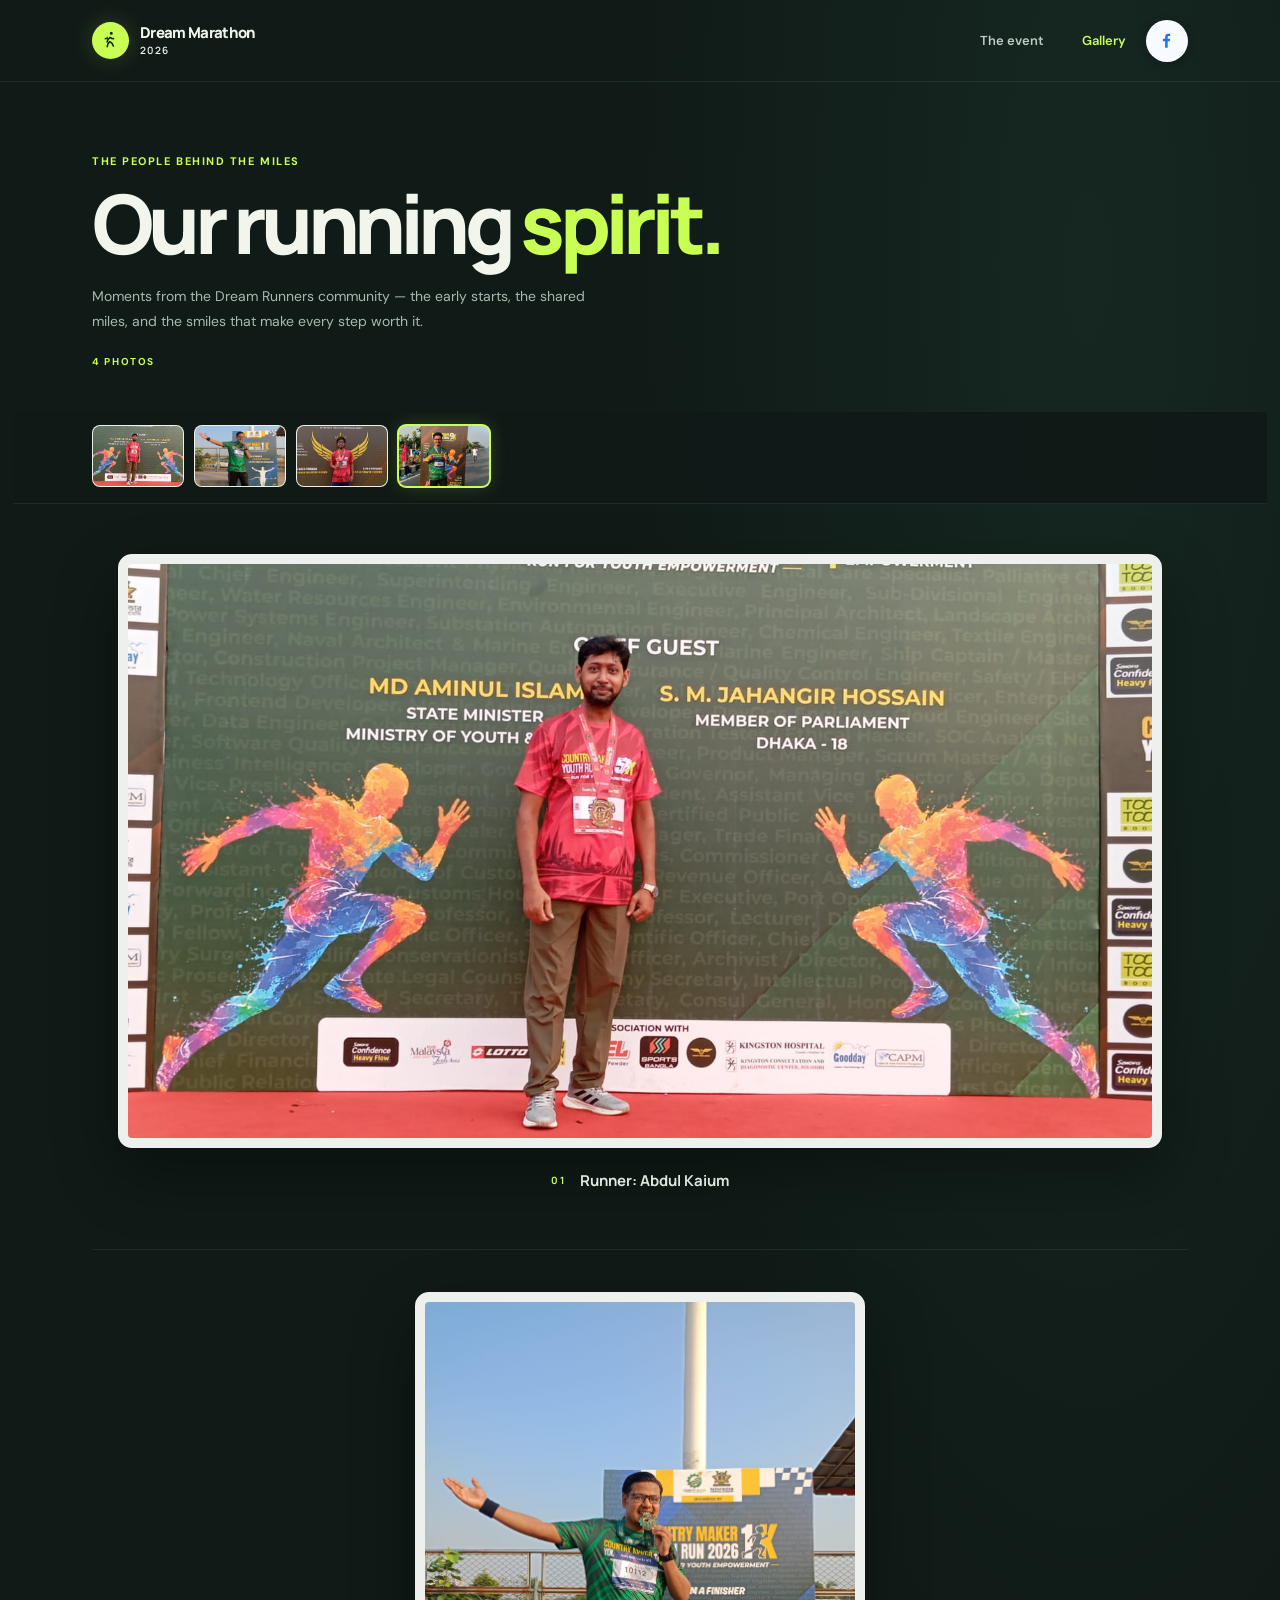
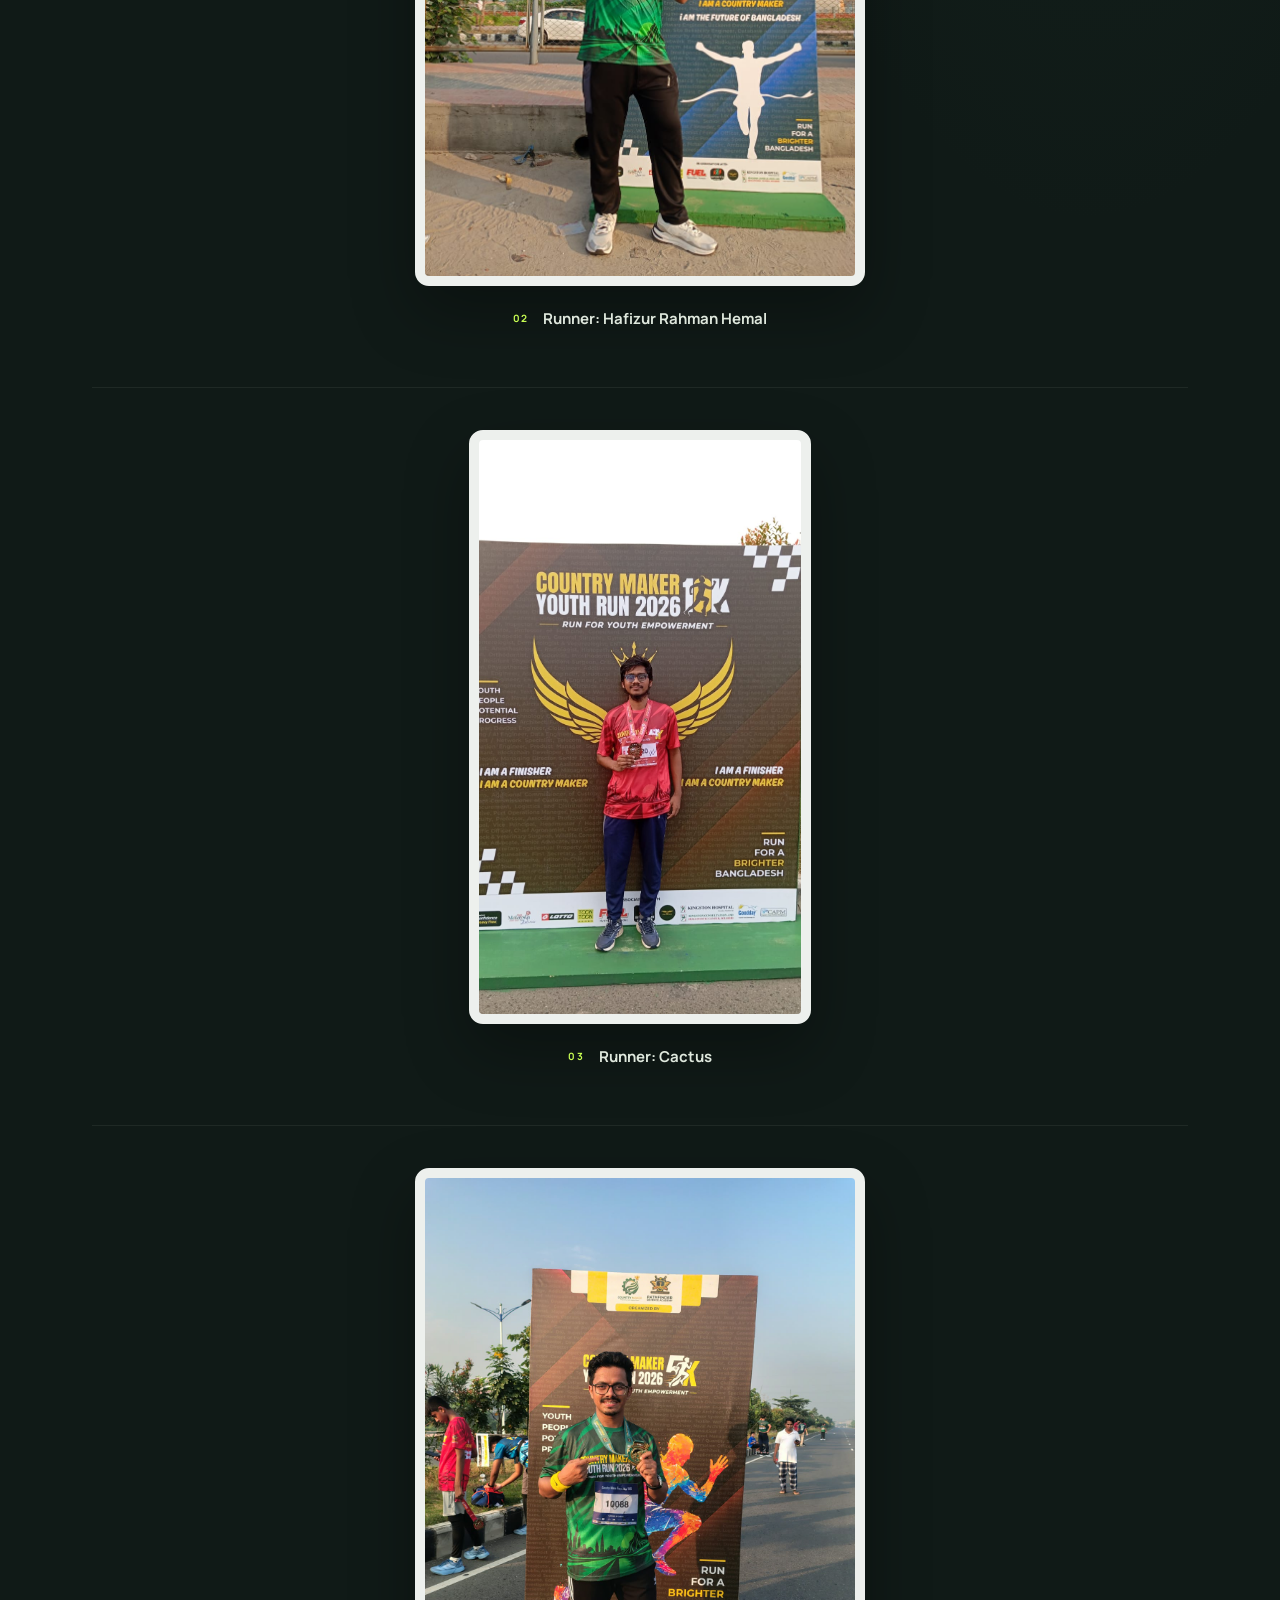
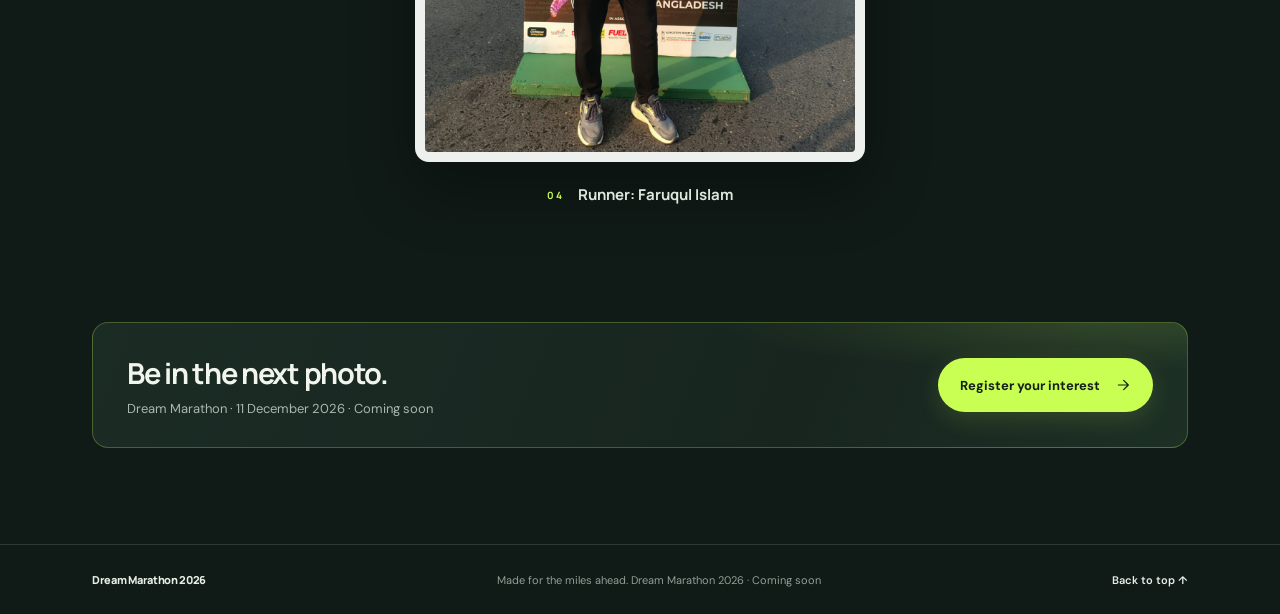
==== commit d19c07a5: "Simplify navbar to The event and Gallery links" ====
--- a/gallery.html
+++ b/gallery.html
@@ -25,10 +25,8 @@
       </button>
       <div class="header-actions">
         <nav class="nav-links" id="main-navigation" aria-label="Main navigation">
-          <a href="index.html#spirit">Our spirit</a>
           <a href="index.html#event">The event</a>
           <a class="is-active" href="gallery.html" aria-current="page">Gallery</a>
-          <a class="nav-cta" href="https://forms.gle/8o8HJQmVtt72QehG7" target="_blank" rel="noopener noreferrer">Register your interest <span aria-hidden="true">↗</span></a>
         </nav>
         <a class="social-link" href="https://web.facebook.com/profile.php?id=61596623797076" target="_blank" rel="noopener noreferrer" aria-label="Dream Marathon Spirit on Facebook">
           <svg viewBox="0 0 24 24" fill="currentColor" aria-hidden="true"><path d="M13.5 21v-8h2.7l.4-3.1h-3.1V7.9c0-.9.25-1.5 1.55-1.5h1.65V3.6c-.29-.04-1.27-.13-2.42-.13-2.4 0-4.04 1.47-4.04 4.16v2.27H7.5V13h2.74v8h3.26Z"/></svg>
--- a/gallery.css
+++ b/gallery.css
@@ -106,16 +106,19 @@
   height: 42px;
   display: grid;
   place-items: center;
-  border: 1px solid #405149;
+  border: 1px solid rgba(255, 255, 255, .85);
   border-radius: 50%;
-  color: #c1cdc4;
-  transition: color .2s ease, border-color .2s ease, background .2s ease, transform .2s ease;
-}
-.social-link svg { width: 18px; height: 18px; }
+  color: #1877f2;
+  background: #f7faff;
+  box-shadow: 0 2px 10px rgba(5, 18, 38, .24);
+  transition: color .2s ease, border-color .2s ease, background .2s ease, box-shadow .2s ease, transform .2s ease;
+}
+.social-link svg { width: 19px; height: 19px; }
 .social-link:hover {
-  color: var(--green);
-  border-color: var(--green);
-  background: rgba(201, 255, 83, .1);
+  color: #1877f2;
+  border-color: #ffffff;
+  background: #ffffff;
+  box-shadow: 0 4px 16px rgba(24, 119, 242, .34);
   transform: translateY(-1px);
 }
 
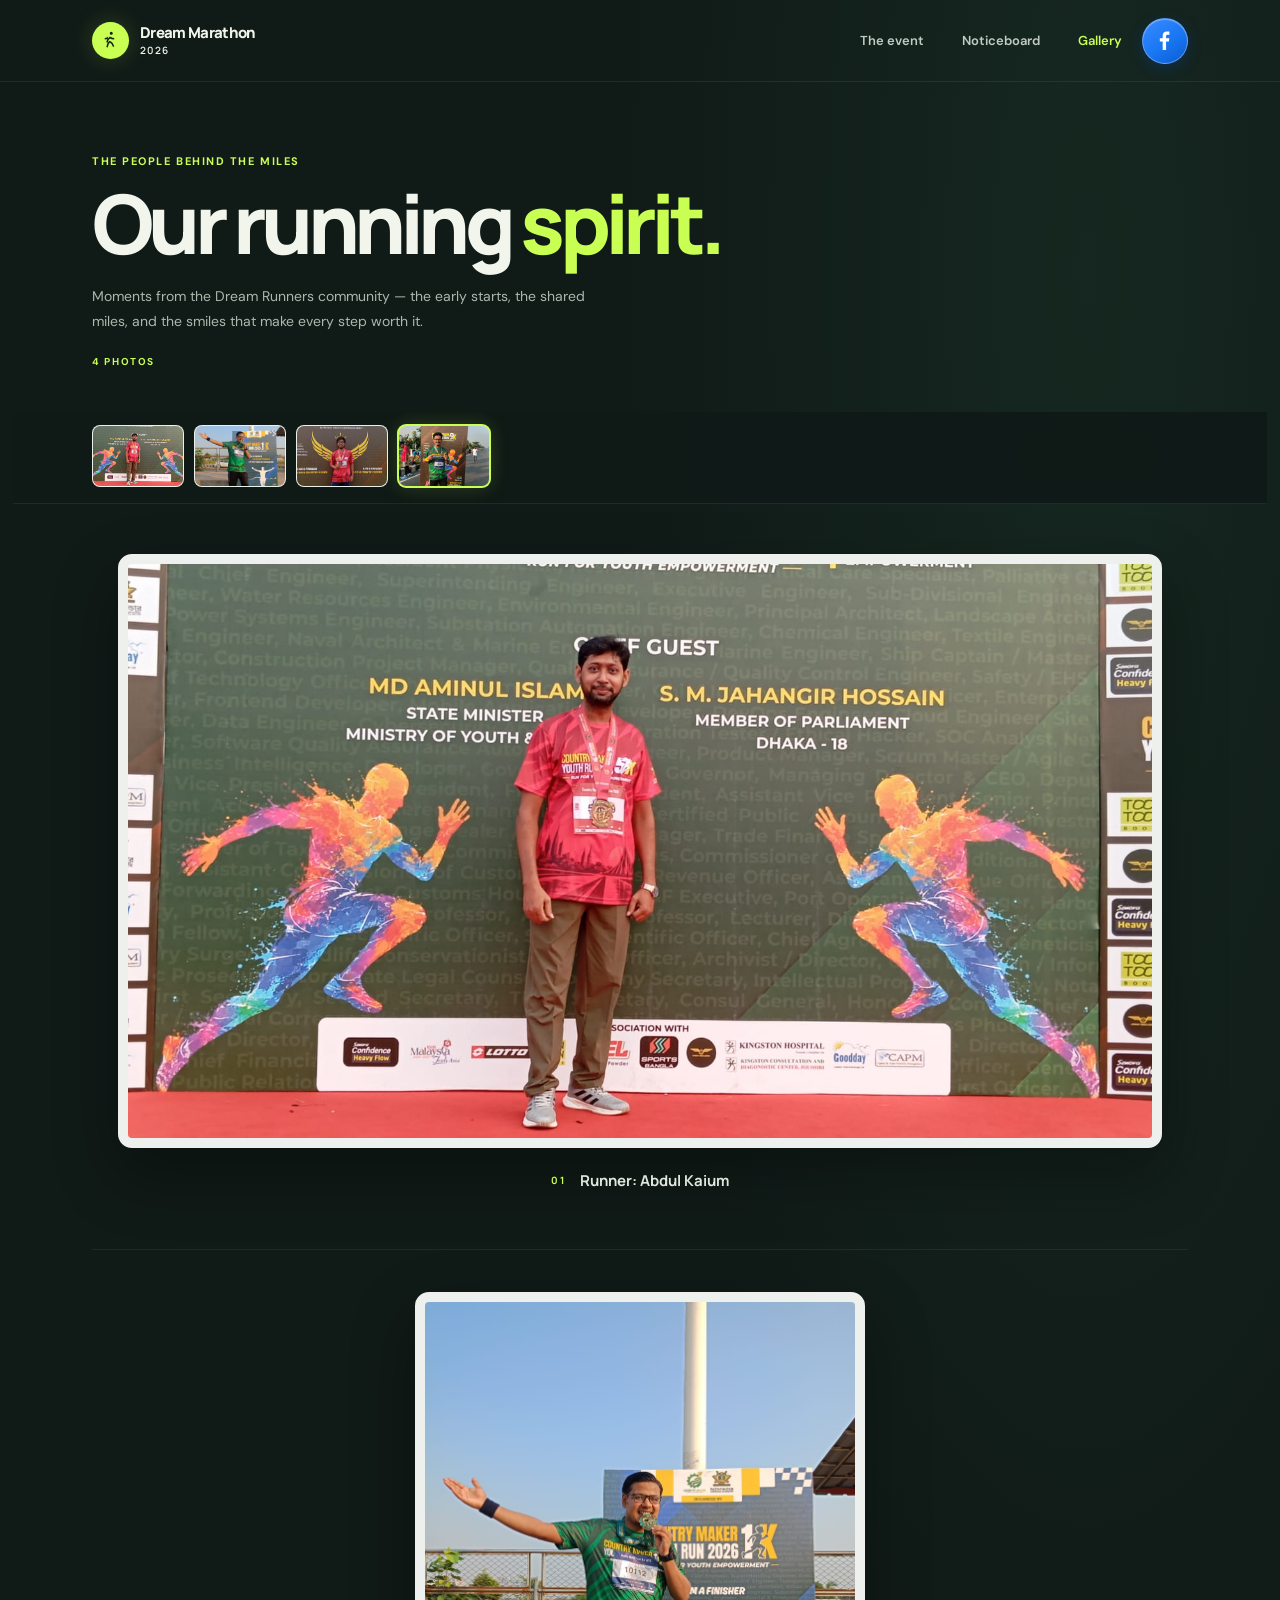
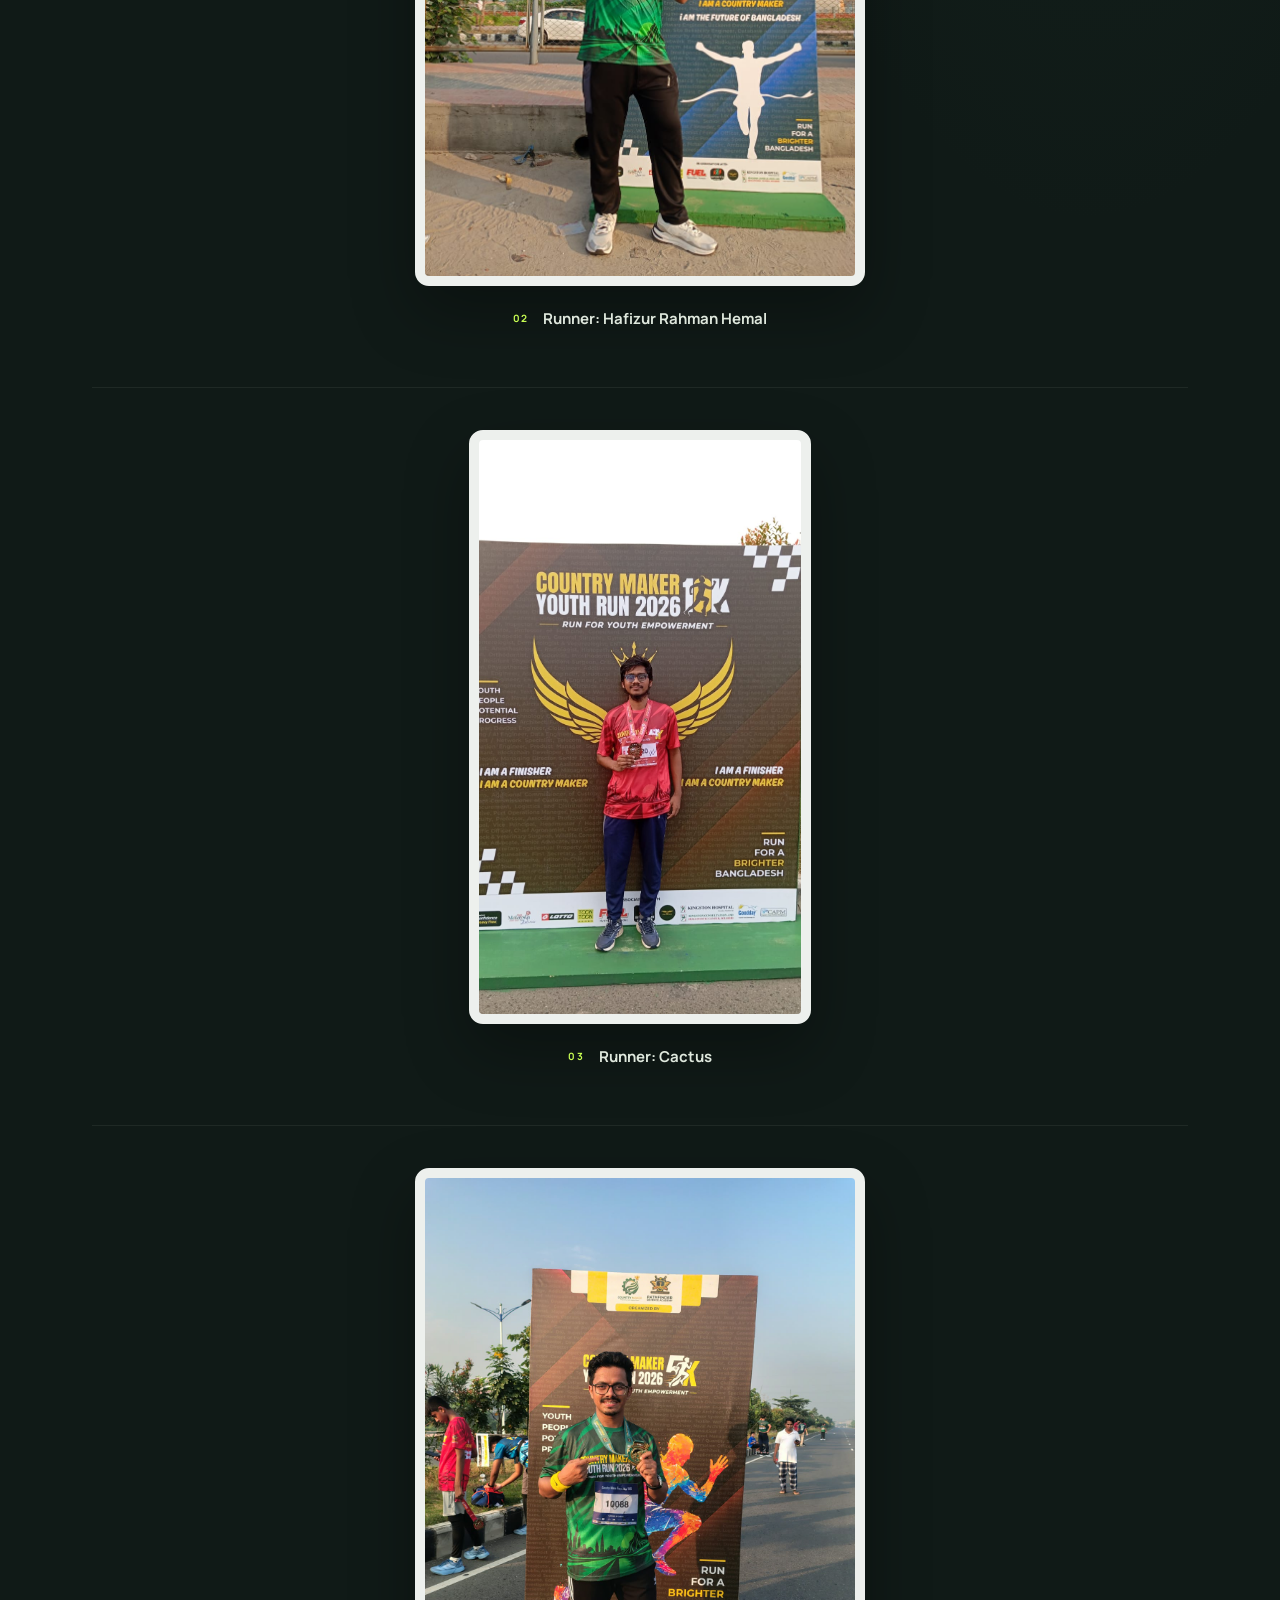
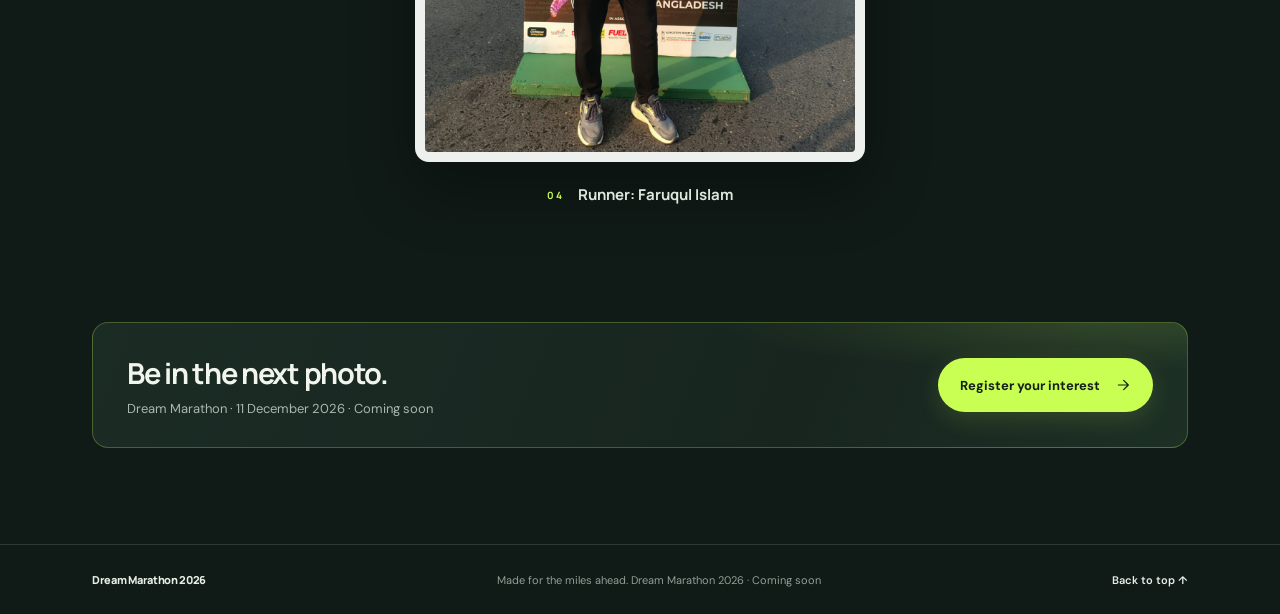
==== commit 57de233f: "Add noticeboard page and refresh Facebook navbar button" ====
--- a/gallery.html
+++ b/gallery.html
@@ -26,6 +26,7 @@
       <div class="header-actions">
         <nav class="nav-links" id="main-navigation" aria-label="Main navigation">
           <a href="index.html#event">The event</a>
+          <a href="notices.html">Noticeboard</a>
           <a class="is-active" href="gallery.html" aria-current="page">Gallery</a>
         </nav>
         <a class="social-link" href="https://web.facebook.com/profile.php?id=61596623797076" target="_blank" rel="noopener noreferrer" aria-label="Dream Marathon Spirit on Facebook">
--- a/gallery.css
+++ b/gallery.css
@@ -102,24 +102,24 @@
 }
 .social-link {
   flex: none;
-  width: 42px;
-  height: 42px;
+  width: 46px;
+  height: 46px;
   display: grid;
   place-items: center;
-  border: 1px solid rgba(255, 255, 255, .85);
+  border: 1px solid rgba(255, 255, 255, .3);
   border-radius: 50%;
-  color: #1877f2;
-  background: #f7faff;
-  box-shadow: 0 2px 10px rgba(5, 18, 38, .24);
+  color: #fff;
+  background: linear-gradient(145deg, #3b8bff 0%, #1877f2 55%, #0b5bd2 100%);
+  box-shadow: 0 4px 14px rgba(8, 67, 155, .38), inset 0 1px 0 rgba(255, 255, 255, .28);
   transition: color .2s ease, border-color .2s ease, background .2s ease, box-shadow .2s ease, transform .2s ease;
 }
-.social-link svg { width: 19px; height: 19px; }
+.social-link svg { width: 25px; height: 25px; }
 .social-link:hover {
-  color: #1877f2;
-  border-color: #ffffff;
-  background: #ffffff;
-  box-shadow: 0 4px 16px rgba(24, 119, 242, .34);
-  transform: translateY(-1px);
+  color: #fff;
+  border-color: rgba(255, 255, 255, .7);
+  background: linear-gradient(145deg, #4f9bff 0%, #1877f2 55%, #0a53c4 100%);
+  box-shadow: 0 7px 20px rgba(24, 119, 242, .5), inset 0 1px 0 rgba(255, 255, 255, .35);
+  transform: translateY(-2px);
 }
 
 /* Gallery intro --------------------------------------------------------- */
@@ -364,7 +364,8 @@
   .site-header { height: 72px; padding: 0 6%; }
   .header-actions { order: 2; margin-left: auto; gap: 0; }
   .menu-toggle { order: 3; display: grid; place-items: center; }
-  .social-link { width: 40px; height: 40px; }
+  .social-link { width: 44px; height: 44px; }
+  .social-link svg { width: 24px; height: 24px; }
   .nav-links {
     display: none;
     position: absolute;
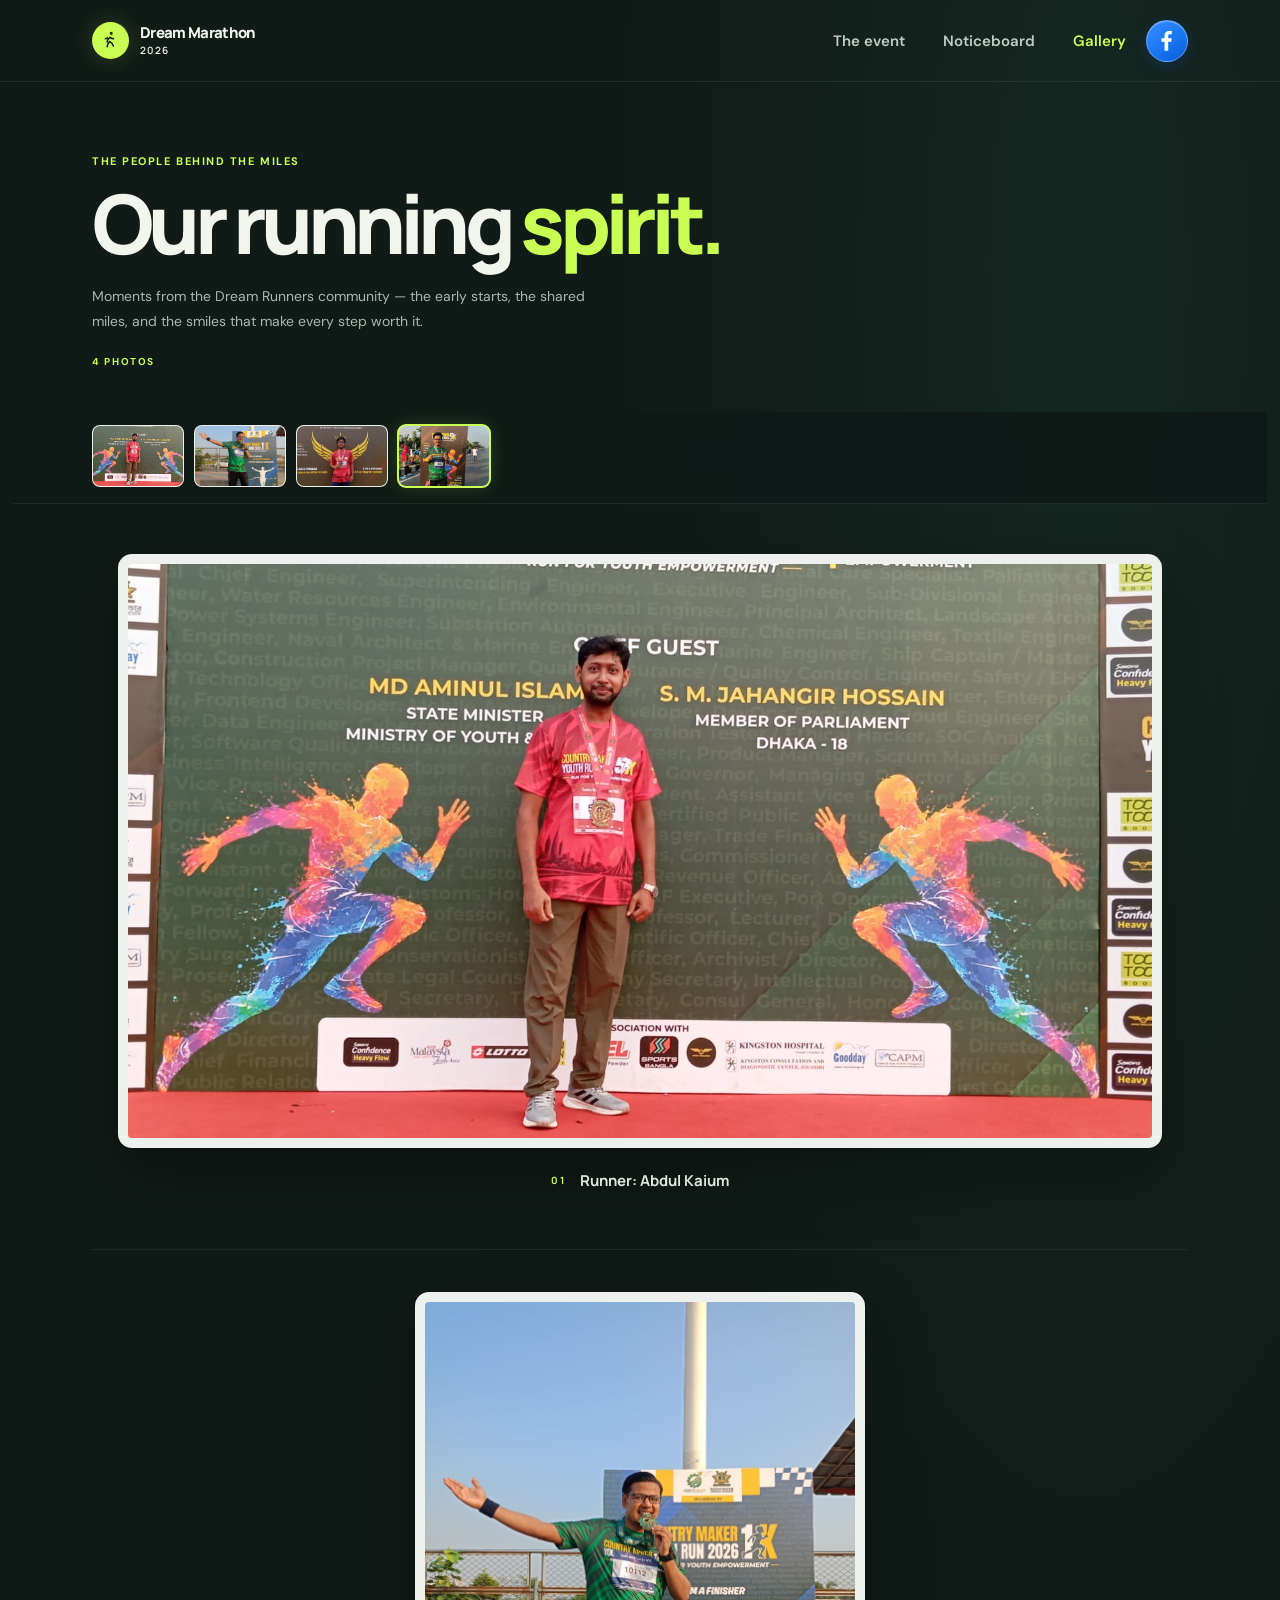
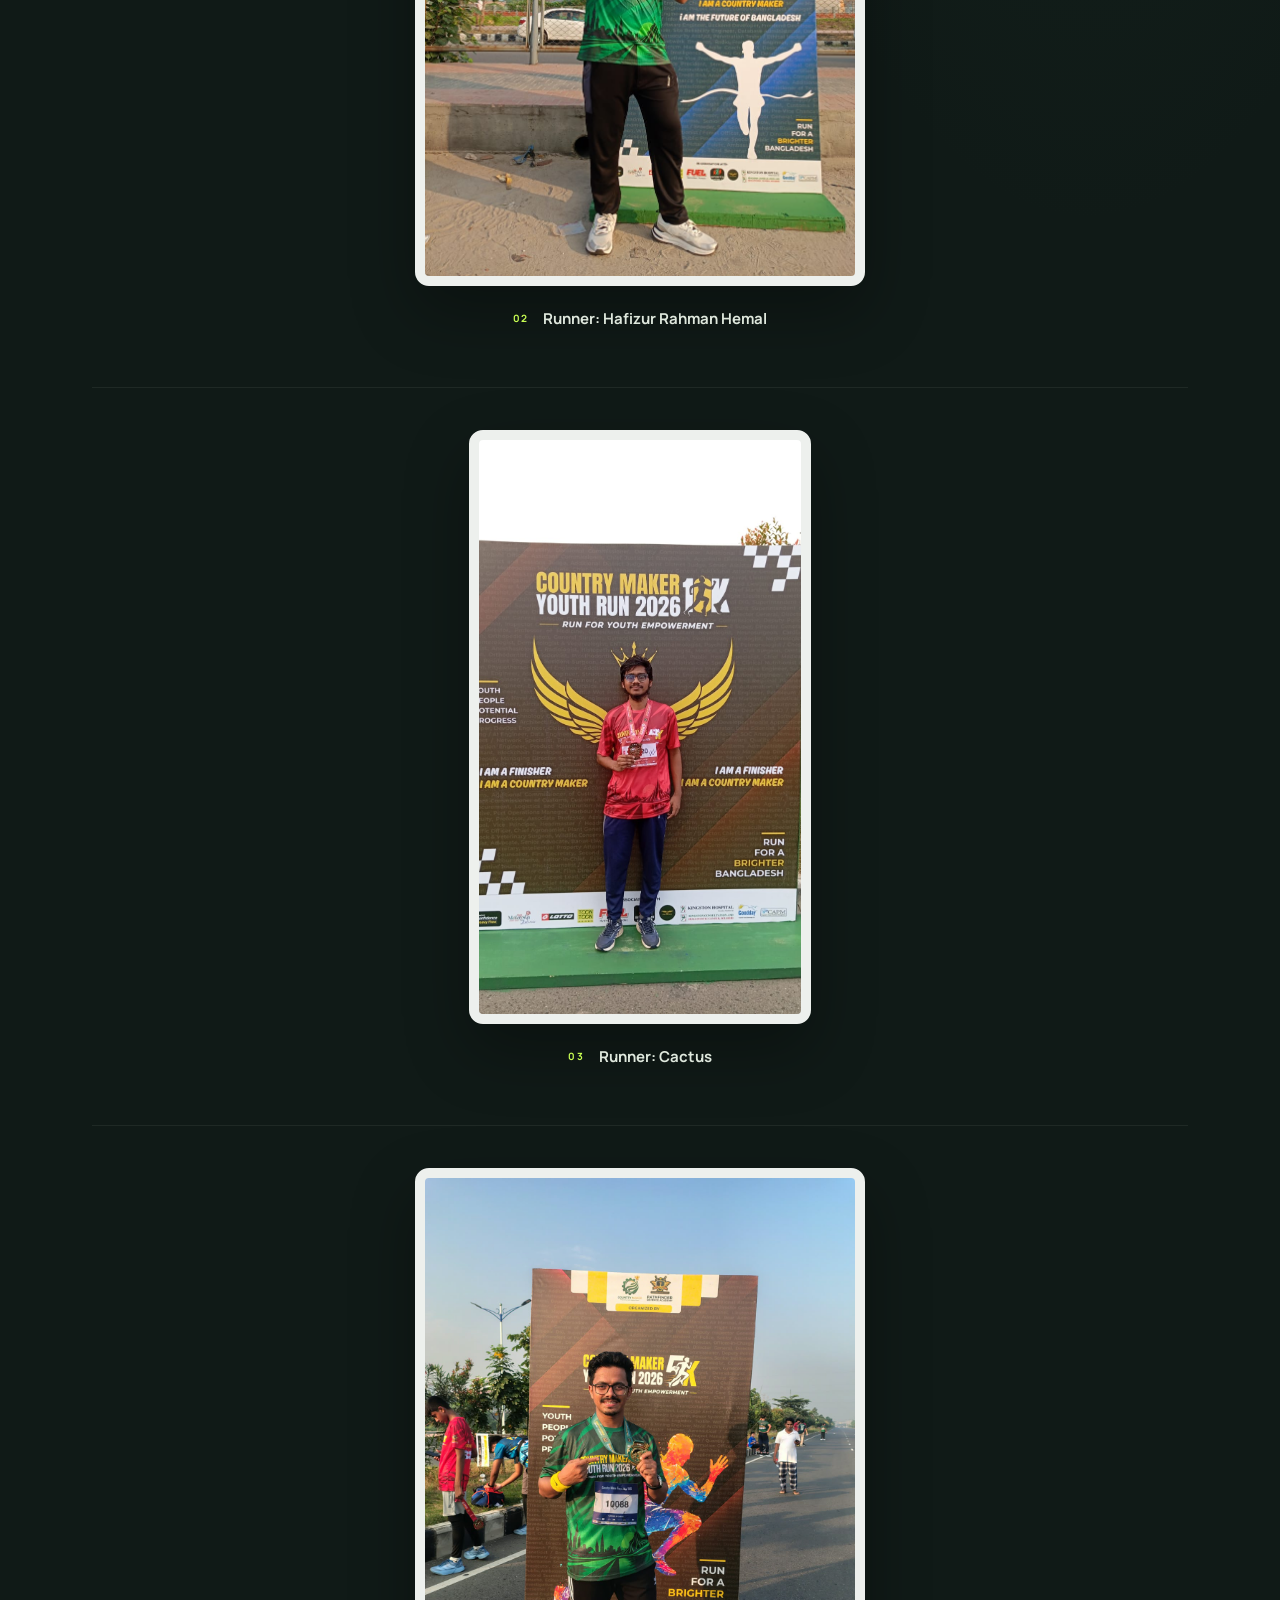
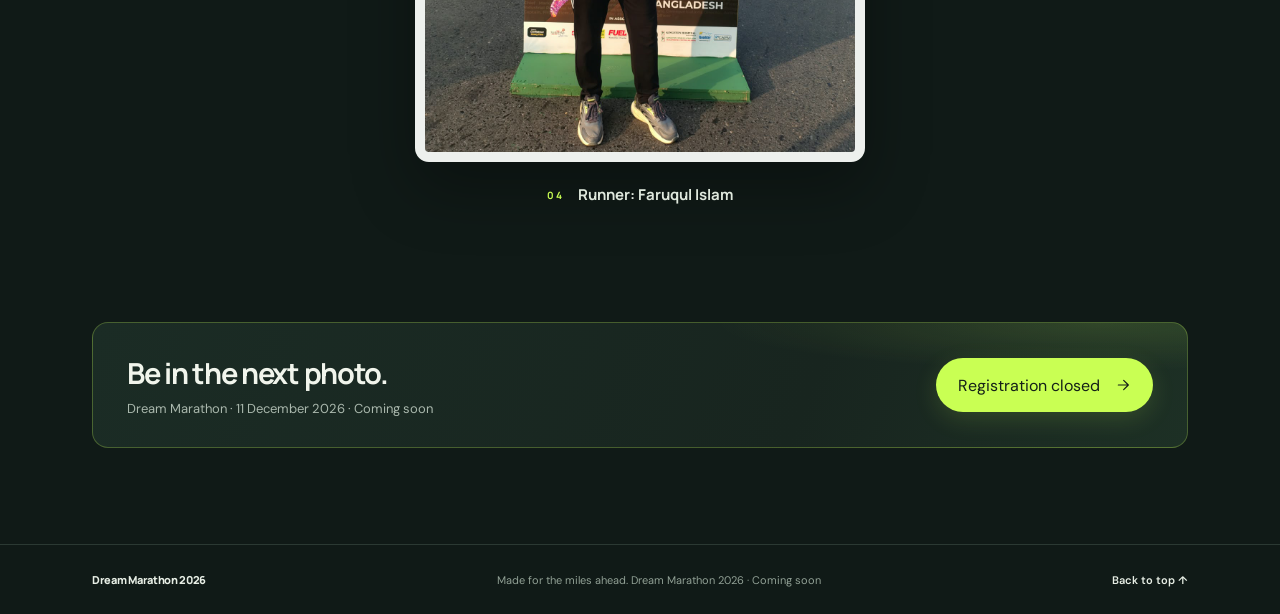
==== commit 2d629170: "Close registration and replace form links with closed-status dialog" ====
--- a/gallery.html
+++ b/gallery.html
@@ -10,6 +10,7 @@
   <link rel="preconnect" href="https://fonts.gstatic.com" crossorigin>
   <link href="https://fonts.googleapis.com/css2?family=DM+Sans:wght@400;500;600;700&family=Manrope:wght@400;500;600;700;800&display=swap" rel="stylesheet">
   <link rel="stylesheet" href="gallery.css">
+  <link rel="stylesheet" href="registration.css">
 </head>
 <body>
   <div class="page-shell">
@@ -57,10 +58,10 @@
           <h2 id="gallery-cta-title">Be in the next photo.</h2>
           <p>Dream Marathon · 11 December 2026 · Coming soon</p>
         </div>
-        <a class="button" href="https://forms.gle/8o8HJQmVtt72QehG7" target="_blank" rel="noopener noreferrer">
-          Register your interest
+        <button class="button" type="button" data-registration-closed>
+          Registration closed
           <svg viewBox="0 0 24 24" fill="none" stroke="currentColor" stroke-width="1.8" stroke-linecap="round" stroke-linejoin="round" aria-hidden="true"><path d="M5 12h14M13 5l7 7-7 7"/></svg>
-        </a>
+        </button>
       </section>
     </main>
 
--- a/gallery.css
+++ b/gallery.css
@@ -69,7 +69,7 @@
 .nav-links { display: flex; align-items: center; gap: 38px; }
 .nav-links a {
   color: #c1cdc4;
-  font-size: 13px;
+  font-size: 15px;
   font-weight: 600;
   text-decoration: none;
   transition: color .2s ease;
@@ -102,8 +102,8 @@
 }
 .social-link {
   flex: none;
-  width: 46px;
-  height: 46px;
+  width: 42px;
+  height: 42px;
   display: grid;
   place-items: center;
   border: 1px solid rgba(255, 255, 255, .3);
@@ -113,7 +113,7 @@
   box-shadow: 0 4px 14px rgba(8, 67, 155, .38), inset 0 1px 0 rgba(255, 255, 255, .28);
   transition: color .2s ease, border-color .2s ease, background .2s ease, box-shadow .2s ease, transform .2s ease;
 }
-.social-link svg { width: 25px; height: 25px; }
+.social-link svg { width: 27px; height: 27px; }
 .social-link:hover {
   color: #fff;
   border-color: rgba(255, 255, 255, .7);
@@ -352,7 +352,7 @@
 @media (max-width: 900px) {
   .site-header { padding: 0 5%; }
   .nav-links { gap: 14px; }
-  .nav-links .nav-cta { padding: 11px 14px; font-size: 12px; white-space: nowrap; }
+  .nav-links .nav-cta { padding: 11px 14px; font-size: 13px; white-space: nowrap; }
   .header-actions { gap: 12px; }
   .gallery-main { padding: 58px 5% 78px; }
   .gallery-strip { margin-right: -5%; margin-left: -5%; padding-right: 5%; padding-left: 5%; }
@@ -364,8 +364,8 @@
   .site-header { height: 72px; padding: 0 6%; }
   .header-actions { order: 2; margin-left: auto; gap: 0; }
   .menu-toggle { order: 3; display: grid; place-items: center; }
-  .social-link { width: 44px; height: 44px; }
-  .social-link svg { width: 24px; height: 24px; }
+  .social-link { width: 38px; height: 38px; }
+  .social-link svg { width: 25px; height: 25px; }
   .nav-links {
     display: none;
     position: absolute;
--- a/registration.css
+++ b/registration.css
@@ -0,0 +1,87 @@
+/* Shared "registration closed" feedback --------------------------------- */
+button[data-registration-closed] {
+  border: 0;
+  cursor: pointer;
+  font: inherit;
+}
+
+.registration-dialog {
+  width: min(440px, calc(100% - 32px));
+  max-width: none;
+  padding: 0;
+  border: 0;
+  border-radius: 18px;
+  background: transparent;
+  color: #f1f5ec;
+  overflow: visible;
+}
+.registration-dialog::backdrop {
+  background: rgba(6, 12, 10, .74);
+  backdrop-filter: blur(6px);
+}
+.registration-dialog__panel {
+  padding: 34px 32px 30px;
+  border: 1px solid rgba(201, 255, 83, .24);
+  border-radius: 18px;
+  background:
+    radial-gradient(ellipse at 50% 0%, rgba(201, 255, 83, .1), transparent 20rem),
+    #15211c;
+  box-shadow: 0 30px 80px rgba(0, 0, 0, .5);
+  text-align: center;
+}
+.registration-dialog__badge {
+  width: 54px;
+  height: 54px;
+  margin: 0 auto 18px;
+  display: grid;
+  place-items: center;
+  border: 1px solid rgba(201, 255, 83, .3);
+  border-radius: 50%;
+  background: rgba(201, 255, 83, .1);
+  color: var(--green, #c9ff53);
+}
+.registration-dialog__badge svg { width: 26px; height: 26px; }
+.registration-dialog__eyebrow {
+  margin: 0 0 8px;
+  color: #9fb0a5;
+  font-size: 10px;
+  font-weight: 700;
+  letter-spacing: .16em;
+  text-transform: uppercase;
+}
+.registration-dialog h2 {
+  margin: 0 0 12px;
+  font-family: var(--font-display, "Manrope", sans-serif);
+  font-size: clamp(22px, 5vw, 27px);
+  font-weight: 800;
+  letter-spacing: -.045em;
+  line-height: 1.2;
+}
+.registration-dialog__copy {
+  margin: 0;
+  color: #b4c2b7;
+  font-size: 13px;
+  line-height: 1.75;
+}
+.registration-dialog__close {
+  min-height: 46px;
+  margin-top: 24px;
+  padding: 0 26px;
+  border: 0;
+  border-radius: 999px;
+  background: var(--green, #c9ff53);
+  color: #142018;
+  font-size: 13px;
+  font-weight: 800;
+  cursor: pointer;
+  transition: background .2s ease, transform .2s ease;
+}
+.registration-dialog__close:hover { background: #d8ff83; transform: translateY(-1px); }
+.registration-dialog__close:focus-visible {
+  outline: 2px solid #fff;
+  outline-offset: 3px;
+}
+
+@media (prefers-reduced-motion: reduce) {
+  .registration-dialog__close { transition: none; }
+}
